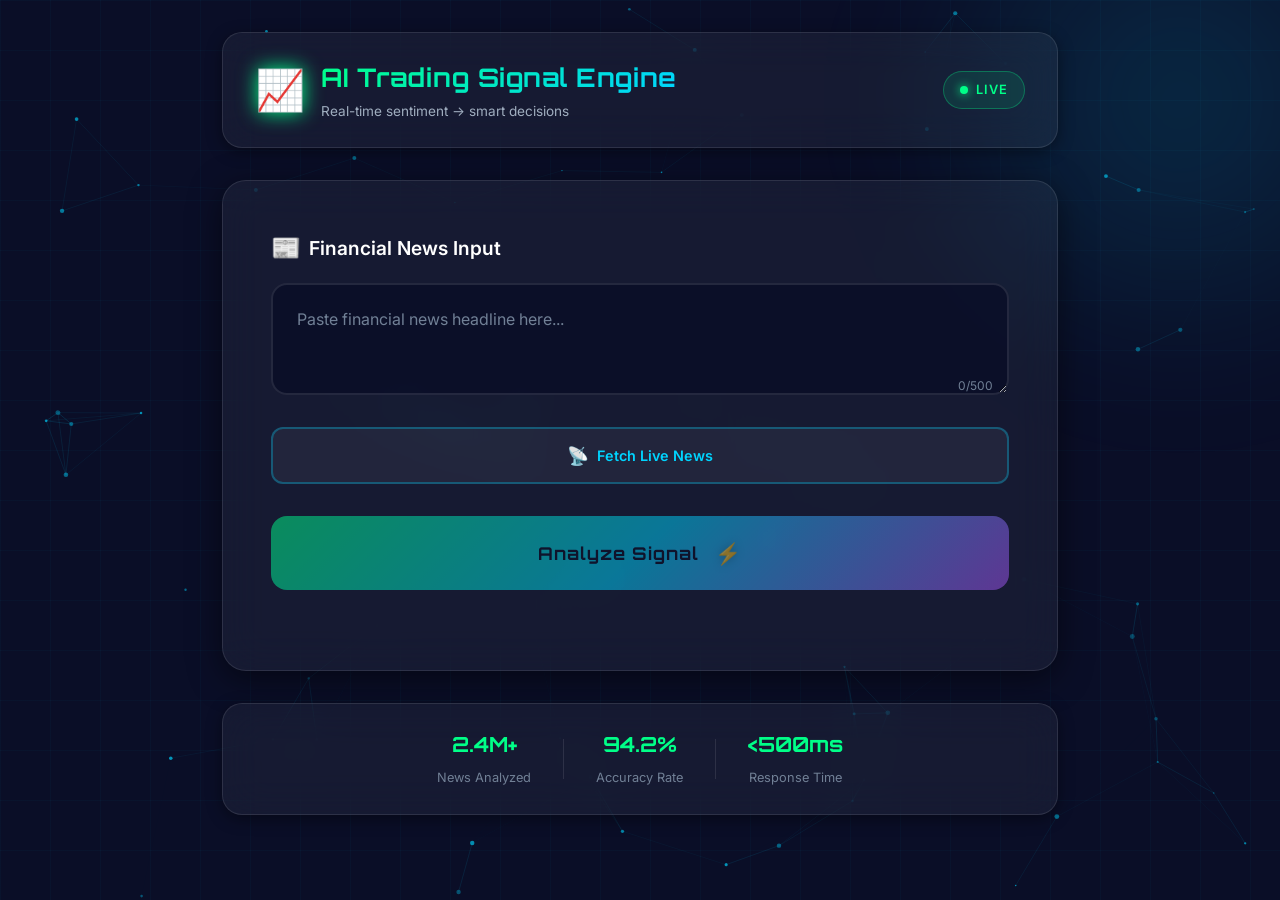
==== frontend/index.html @ 5d914622 "feat: Build production-grade AI Trading Signal Engine with real FinBERT AI and live news APIs - Prem" ====
<!DOCTYPE html>
<html lang="en">
<head>
    <meta charset="UTF-8">
    <meta name="viewport" content="width=device-width, initial-scale=1.0">
    <title>AI Trading Signal Engine | Smart Sentiment Analysis</title>
    
    <!-- Google Fonts -->
    <link rel="preconnect" href="https://fonts.googleapis.com">
    <link rel="preconnect" href="https://fonts.gstatic.com" crossorigin>
    <link href="https://fonts.googleapis.com/css2?family=Orbitron:wght@400;500;600;700;800;900&family=Inter:wght@300;400;500;600;700&family=Poppins:wght@300;400;500;600;700&display=swap" rel="stylesheet">
    
    <link rel="stylesheet" href="styles.css">
</head>
<body>
    <!-- Animated Background Canvas -->
    <canvas id="particlesCanvas"></canvas>
    
    <!-- Background Grid Effect -->
    <div class="bg-grid"></div>
    <div class="bg-gradient-orb"></div>
    
    <!-- Loading Overlay -->
    <div id="loadingOverlay" class="loading-overlay hidden">
        <div class="loader-container">
            <div class="loader-ring"></div>
            <div class="loader-ring"></div>
            <div class="loader-ring"></div>
            <div class="loader-core"></div>
            <div class="loader-text">
                <p class="loading-title">Analyzing market sentiment</p>
                <div class="loading-dots">
                    <span>.</span><span>.</span><span>.</span>
                </div>
            </div>
            <p class="loading-subtitle">Processing NLP models & sentiment patterns</p>
            <div class="loader-progress">
                <div class="loader-progress-bar" id="loaderProgressBar"></div>
            </div>
        </div>
    </div>
    
    <!-- Main Container -->
    <div class="container">
        
        <!-- Floating Header -->
        <header class="header">
            <div class="header-content">
                <div class="logo">
                    <span class="logo-icon">📈</span>
                    <div class="logo-text">
                        <h1>AI Trading Signal Engine</h1>
                        <p class="subtitle">Real-time sentiment → smart decisions</p>
                    </div>
                </div>
                <div class="status-badge">
                    <span class="status-dot"></span>
                    <span class="status-text">LIVE</span>
                </div>
            </div>
        </header>

        <!-- Main Card -->
        <main class="main-card">
            
            <!-- Input Section -->
            <section class="input-section">
                <div class="section-header">
                    <span class="section-icon">📰</span>
                    <h2>Financial News Input</h2>
                </div>
                
                <div class="input-wrapper">
                    <textarea 
                        id="newsInput" 
                        class="news-input" 
                        placeholder="Paste financial news headline here..."
                        rows="3"
                        maxlength="500"
                    ></textarea>
                    <div class="input-glow"></div>
                    <span class="char-count">0/500</span>
                </div>
                
                <!-- Live News Section -->
                <div class="live-news-section">
                    <button id="fetchNewsBtn" class="fetch-news-btn">
                        <span class="btn-icon-sm">📡</span>
                        <span>Fetch Live News</span>
                    </button>
                    <div id="newsList" class="news-list hidden"></div>
                </div>
            </section>

            <!-- Analyze Button -->
            <button id="analyzeBtn" class="analyze-btn" disabled>
                <span class="btn-text">Analyze Signal</span>
                <span class="btn-icon">⚡</span>
                <div class="btn-glow"></div>
                <div class="btn-ripple"></div>
            </button>

            <!-- Old Loading State (Replaced by Overlay) -->
            <div id="loadingState" class="loading-state hidden">
                <div class="loader">
                    <div class="loader-ring"></div>
                    <div class="loader-ring"></div>
                    <div class="loader-ring"></div>
                    <div class="loader-core"></div>
                </div>
                <p class="loading-text">
                    Analyzing market sentiment
                    <span class="loading-dots">
                        <span>.</span><span>.</span><span>.</span>
                    </span>
                </p>
                <p class="loading-subtext">Processing NLP models & sentiment patterns</p>
            </div>

            <!-- Result Card -->
            <div id="resultCard" class="result-card hidden">
                
                <!-- Detected Company Badge -->
                <div id="companyBadge" class="company-badge hidden">
                    <span class="company-icon">🏢</span>
                    <span class="company-text">Detected: <strong id="companyName"></strong></span>
                </div>

                <!-- Signal Badge -->
                <div class="signal-badge" id="signalBadge">
                    <span class="signal-icon" id="signalIcon"></span>
                    <h3 id="signalText" class="signal-text"></h3>
                    <p class="signal-subtitle" id="signalSubtitle"></p>
                </div>

                <!-- Mini Chart -->
                <div class="mini-chart-container">
                    <canvas id="miniChart" class="mini-chart"></canvas>
                    <div class="chart-label" id="chartLabel"></div>
                </div>

                <!-- Results Grid -->
                <div class="results-grid">
                    
                    <!-- Sentiment -->
                    <div class="result-item">
                        <div class="result-label">
                            <span class="label-icon">🎯</span>
                            <span>Sentiment</span>
                        </div>
                        <div class="result-value" id="sentimentValue"></div>
                        <div class="sentiment-indicator" id="sentimentIndicator"></div>
                    </div>

                    <!-- Confidence -->
                    <div class="result-item">
                        <div class="result-label">
                            <span class="label-icon">📊</span>
                            <span>Confidence</span>
                        </div>
                        <div class="result-value" id="confidenceValue"></div>
                        <div class="confidence-bar">
                            <div class="confidence-fill" id="confidenceFill"></div>
                        </div>
                    </div>

                    <!-- Risk Level -->
                    <div class="result-item">
                        <div class="result-label">
                            <span class="label-icon">⚠️</span>
                            <span>Risk Level</span>
                        </div>
                        <div class="result-value" id="riskValue"></div>
                        <div class="risk-meter" id="riskMeter"></div>
                    </div>

                </div>

                <!-- Explanation -->
                <div class="explanation-box">
                    <div class="explanation-header">
                        <span class="exp-icon">💡</span>
                        <span>AI Analysis Engine</span>
                        <span class="ai-badge">AI</span>
                    </div>
                    <p class="explanation-text" id="explanationText"></p>
                    <div class="key-factors" id="keyFactors"></div>
                </div>

                <!-- Action Buttons -->
                <div class="action-buttons">
                    <button class="action-btn secondary" id="resetBtn">
                        <span class="btn-icon-sm">🔄</span>
                        <span>New Analysis</span>
                    </button>
                    <button class="action-btn primary" id="shareBtn">
                        <span class="btn-icon-sm">📤</span>
                        <span>Share Signal</span>
                    </button>
                </div>

                <!-- Disclaimer -->
                <div class="disclaimer">
                    <span class="disclaimer-icon">⚡</span>
                    <p>AI-generated signals for educational purposes. Not financial advice. Always do your own research.</p>
                </div>

            </div>

        </main>

        <!-- Footer Stats -->
        <footer class="footer-stats">
            <div class="stat-item">
                <span class="stat-value">2.4M+</span>
                <span class="stat-label">News Analyzed</span>
            </div>
            <div class="stat-divider"></div>
            <div class="stat-item">
                <span class="stat-value">94.2%</span>
                <span class="stat-label">Accuracy Rate</span>
            </div>
            <div class="stat-divider"></div>
            <div class="stat-item">
                <span class="stat-value">&lt;500ms</span>
                <span class="stat-label">Response Time</span>
            </div>
        </footer>

    </div>

    <script src="script.js"></script>
</body>
</html>
---- frontend/styles.css ----
/* ==========================================
   CSS VARIABLES & ROOT CONFIG
   ========================================== */
:root {
    /* Color Palette - Dark Theme */
    --bg-primary: #0a0e27;
    --bg-secondary: #111638;
    --bg-card: rgba(17, 22, 56, 0.6);
    --bg-glass: rgba(255, 255, 255, 0.05);
    --bg-glass-hover: rgba(255, 255, 255, 0.08);
    
    /* Neon Colors */
    --neon-green: #00ff88;
    --neon-green-dim: rgba(0, 255, 136, 0.3);
    --neon-green-glow: rgba(0, 255, 136, 0.6);
    --neon-red: #ff4757;
    --neon-red-dim: rgba(255, 71, 87, 0.3);
    --neon-red-glow: rgba(255, 71, 87, 0.6);
    --neon-yellow: #ffa502;
    --neon-yellow-dim: rgba(255, 165, 2, 0.3);
    --neon-yellow-glow: rgba(255, 165, 2, 0.6);
    --neon-blue: #00d4ff;
    --neon-blue-dim: rgba(0, 212, 255, 0.3);
    --neon-blue-glow: rgba(0, 212, 255, 0.6);
    --neon-purple: #a855f7;
    --neon-purple-dim: rgba(168, 85, 247, 0.3);
    
    /* Text Colors */
    --text-primary: #ffffff;
    --text-secondary: #a0aec0;
    --text-muted: #718096;
    --text-dark: #4a5568;
    
    /* Gradients */
    --gradient-primary: linear-gradient(135deg, #667eea 0%, #764ba2 100%);
    --gradient-green: linear-gradient(135deg, #00ff88 0%, #00d4ff 100%);
    --gradient-red: linear-gradient(135deg, #ff4757 0%, #ff6348 100%);
    --gradient-yellow: linear-gradient(135deg, #ffa502 0%, #ff6348 100%);
    --gradient-btn: linear-gradient(135deg, #00ff88 0%, #00d4ff 50%, #a855f7 100%);
    --gradient-dark: linear-gradient(135deg, #0a0e27 0%, #1a1f3a 100%);
    
    /* Spacing */
    --spacing-xs: 0.5rem;
    --spacing-sm: 1rem;
    --spacing-md: 1.5rem;
    --spacing-lg: 2rem;
    --spacing-xl: 3rem;
    --spacing-2xl: 4rem;
    
    /* Border Radius */
    --radius-sm: 8px;
    --radius-md: 12px;
    --radius-lg: 16px;
    --radius-xl: 20px;
    --radius-2xl: 24px;
    --radius-full: 9999px;
    
    /* Shadows */
    --shadow-sm: 0 2px 8px rgba(0, 0, 0, 0.3);
    --shadow-md: 0 4px 16px rgba(0, 0, 0, 0.4);
    --shadow-lg: 0 8px 32px rgba(0, 0, 0, 0.5);
    --shadow-xl: 0 12px 48px rgba(0, 0, 0, 0.6);
    --shadow-glow-green: 0 0 40px rgba(0, 255, 136, 0.5), 0 0 80px rgba(0, 255, 136, 0.3);
    --shadow-glow-red: 0 0 40px rgba(255, 71, 87, 0.5), 0 0 80px rgba(255, 71, 87, 0.3);
    --shadow-glow-yellow: 0 0 40px rgba(255, 165, 2, 0.5), 0 0 80px rgba(255, 165, 2, 0.3);
    --shadow-glow-blue: 0 0 40px rgba(0, 212, 255, 0.5), 0 0 80px rgba(0, 212, 255, 0.3);
    
    /* Transitions */
    --transition-fast: 0.15s ease;
    --transition-base: 0.3s cubic-bezier(0.4, 0, 0.2, 1);
    --transition-slow: 0.5s cubic-bezier(0.4, 0, 0.2, 1);
    --transition-bounce: 0.4s cubic-bezier(0.68, -0.55, 0.265, 1.55);
}

/* ==========================================
   RESET & BASE STYLES
   ========================================== */
* {
    margin: 0;
    padding: 0;
    box-sizing: border-box;
}

html {
    font-size: 16px;
    scroll-behavior: smooth;
}

body {
    font-family: 'Inter', 'Poppins', -apple-system, BlinkMacSystemFont, sans-serif;
    background: var(--bg-primary);
    color: var(--text-primary);
    min-height: 100vh;
    overflow-x: hidden;
    position: relative;
    line-height: 1.6;
}

/* ==========================================
   ANIMATED BACKGROUND
   ========================================== */
#particlesCanvas {
    position: fixed;
    top: 0;
    left: 0;
    width: 100%;
    height: 100%;
    z-index: 0;
    pointer-events: none;
}

.bg-grid {
    position: fixed;
    top: 0;
    left: 0;
    width: 100%;
    height: 100%;
    background-image: 
        linear-gradient(rgba(0, 212, 255, 0.03) 1px, transparent 1px),
        linear-gradient(90deg, rgba(0, 212, 255, 0.03) 1px, transparent 1px);
    background-size: 50px 50px;
    z-index: 0;
    pointer-events: none;
    animation: gridMove 20s linear infinite;
}

@keyframes gridMove {
    0% {
        transform: translate(0, 0);
    }
    100% {
        transform: translate(50px, 50px);
    }
}

.bg-gradient-orb {
    position: fixed;
    width: 600px;
    height: 600px;
    border-radius: 50%;
    background: radial-gradient(circle, rgba(0, 212, 255, 0.15) 0%, transparent 70%);
    top: -200px;
    right: -200px;
    z-index: 0;
    pointer-events: none;
    animation: orbFloat 15s ease-in-out infinite;
    filter: blur(60px);
}

@keyframes orbFloat {
    0%, 100% {
        transform: translate(0, 0) scale(1);
    }
    50% {
        transform: translate(-50px, 50px) scale(1.1);
    }
}

/* ==========================================
   LOADING OVERLAY (PREMIUM)
   ========================================== */
.loading-overlay {
    position: fixed;
    top: 0;
    left: 0;
    width: 100%;
    height: 100%;
    background: rgba(10, 14, 39, 0.85);
    backdrop-filter: blur(10px);
    z-index: 1000;
    display: flex;
    align-items: center;
    justify-content: center;
    opacity: 0;
    pointer-events: none;
    transition: opacity var(--transition-base);
}

.loading-overlay:not(.hidden) {
    opacity: 1;
    pointer-events: all;
}

.loader-container {
    text-align: center;
    position: relative;
    padding: var(--spacing-2xl);
}

.loader-container .loader-ring {
    position: absolute;
    top: 50%;
    left: 50%;
    transform: translate(-50%, -50%);
    border: 3px solid transparent;
    border-radius: 50%;
    animation: spin 1.5s linear infinite;
}

.loader-container .loader-ring:nth-child(1) {
    width: 120px;
    height: 120px;
    border-top-color: var(--neon-green);
    animation-delay: 0s;
}

.loader-container .loader-ring:nth-child(2) {
    width: 100px;
    height: 100px;
    border-right-color: var(--neon-blue);
    animation-delay: 0.2s;
    animation-direction: reverse;
}

.loader-container .loader-ring:nth-child(3) {
    width: 80px;
    height: 80px;
    border-bottom-color: var(--neon-purple);
    animation-delay: 0.4s;
}

.loader-container .loader-core {
    position: absolute;
    width: 30px;
    height: 30px;
    background: var(--gradient-btn);
    border-radius: 50%;
    top: 50%;
    left: 50%;
    transform: translate(-50%, -50%);
    animation: pulse 1s ease-in-out infinite;
    box-shadow: 0 0 30px var(--neon-green-glow);
}

.loader-text {
    margin-top: 100px;
    margin-bottom: var(--spacing-sm);
}

.loading-title {
    font-size: 1.3rem;
    font-weight: 700;
    color: var(--text-primary);
    margin-bottom: var(--spacing-xs);
    display: inline-flex;
    align-items: center;
}

.loading-dots span {
    animation: dots 1.5s infinite;
    opacity: 0;
    font-size: 1.5rem;
    font-weight: 700;
    color: var(--neon-green);
}

.loading-dots span:nth-child(2) {
    animation-delay: 0.3s;
}

.loading-dots span:nth-child(3) {
    animation-delay: 0.6s;
}

.loading-subtitle {
    font-size: 0.9rem;
    color: var(--text-muted);
    margin-bottom: var(--spacing-lg);
}

.loader-progress {
    width: 300px;
    height: 4px;
    background: rgba(255, 255, 255, 0.1);
    border-radius: var(--radius-full);
    overflow: hidden;
    margin: 0 auto;
}

.loader-progress-bar {
    height: 100%;
    background: var(--gradient-btn);
    border-radius: var(--radius-full);
    width: 0%;
    transition: width 0.1s linear;
    box-shadow: 0 0 10px var(--neon-green-glow);
}

/* ==========================================
   CONTAINER & LAYOUT
   ========================================== */
.container {
    position: relative;
    z-index: 1;
    max-width: 900px;
    margin: 0 auto;
    padding: var(--spacing-lg);
    min-height: 100vh;
    display: flex;
    flex-direction: column;
    gap: var(--spacing-lg);
    animation: fadeIn 0.8s ease-out;
}

/* ==========================================
   HEADER
   ========================================== */
.header {
    background: var(--bg-glass);
    backdrop-filter: blur(20px);
    border: 1px solid rgba(255, 255, 255, 0.1);
    border-radius: var(--radius-xl);
    padding: var(--spacing-md) var(--spacing-lg);
    box-shadow: var(--shadow-md);
    position: sticky;
    top: var(--spacing-sm);
    z-index: 10;
    animation: slideDown 0.6s ease-out;
}

.header-content {
    display: flex;
    justify-content: space-between;
    align-items: center;
    gap: var(--spacing-md);
}

.logo {
    display: flex;
    align-items: center;
    gap: var(--spacing-sm);
}

.logo-icon {
    font-size: 2.5rem;
    filter: drop-shadow(0 0 10px var(--neon-green));
    animation: pulse 2s ease-in-out infinite;
}

.logo-text h1 {
    font-family: 'Orbitron', sans-serif;
    font-size: 1.6rem;
    font-weight: 700;
    background: var(--gradient-green);
    -webkit-background-clip: text;
    -webkit-text-fill-color: transparent;
    background-clip: text;
    margin-bottom: 0.2rem;
    letter-spacing: 0.5px;
}

.subtitle {
    font-size: 0.85rem;
    color: var(--text-secondary);
    font-weight: 400;
}

.status-badge {
    display: flex;
    align-items: center;
    gap: 0.5rem;
    background: rgba(0, 255, 136, 0.1);
    padding: 0.5rem 1rem;
    border-radius: var(--radius-full);
    border: 1px solid var(--neon-green-dim);
}

.status-dot {
    width: 8px;
    height: 8px;
    background: var(--neon-green);
    border-radius: 50%;
    animation: pulse 1.5s ease-in-out infinite;
    box-shadow: 0 0 10px var(--neon-green);
}

.status-text {
    font-size: 0.8rem;
    font-weight: 600;
    color: var(--neon-green);
    letter-spacing: 1px;
}

/* ==========================================
   MAIN CARD
   ========================================== */
.main-card {
    background: var(--bg-glass);
    backdrop-filter: blur(20px);
    border: 1px solid rgba(255, 255, 255, 0.1);
    border-radius: var(--radius-2xl);
    padding: var(--spacing-xl);
    box-shadow: var(--shadow-lg);
    animation: slideUp 0.7s ease-out;
    transition: all var(--transition-base);
    transform-style: preserve-3d;
    perspective: 1000px;
}

.main-card:hover {
    box-shadow: var(--shadow-xl), var(--shadow-glow-blue);
    transform: translateY(-2px);
}

/* ==========================================
   LIVE NEWS SECTION
   ========================================== */
.live-news-section {
    margin-top: var(--spacing-md);
}

.fetch-news-btn {
    display: flex;
    align-items: center;
    justify-content: center;
    gap: 0.5rem;
    width: 100%;
    padding: var(--spacing-sm) var(--spacing-md);
    background: var(--bg-glass);
    border: 2px solid var(--neon-blue-dim);
    border-radius: var(--radius-md);
    color: var(--neon-blue);
    font-family: 'Inter', sans-serif;
    font-size: 0.9rem;
    font-weight: 600;
    cursor: pointer;
    transition: all var(--transition-base);
}

.fetch-news-btn:hover {
    background: rgba(0, 212, 255, 0.1);
    border-color: var(--neon-blue);
    transform: translateY(-2px);
    box-shadow: 0 4px 20px var(--neon-blue-dim);
}

.fetch-news-btn:disabled {
    opacity: 0.5;
    cursor: not-allowed;
    transform: none;
}

.news-list {
    margin-top: var(--spacing-md);
    display: flex;
    flex-direction: column;
    gap: var(--spacing-sm);
}

.news-item {
    padding: var(--spacing-sm) var(--spacing-md);
    background: var(--bg-glass);
    border: 1px solid rgba(255, 255, 255, 0.1);
    border-radius: var(--radius-md);
    cursor: pointer;
    transition: all var(--transition-base);
    position: relative;
    overflow: hidden;
}

.news-item::before {
    content: '';
    position: absolute;
    left: 0;
    top: 0;
    height: 100%;
    width: 3px;
    background: var(--neon-blue);
    opacity: 0;
    transition: opacity var(--transition-base);
}

.news-item:hover {
    background: var(--bg-glass-hover);
    border-color: var(--neon-blue-dim);
    transform: translateX(4px);
}

.news-item:hover::before {
    opacity: 1;
}

.news-item-title {
    font-size: 0.9rem;
    font-weight: 600;
    color: var(--text-primary);
    margin-bottom: 0.3rem;
    line-height: 1.4;
}

.news-item-meta {
    display: flex;
    gap: var(--spacing-sm);
    font-size: 0.75rem;
    color: var(--text-muted);
}

.news-item-source {
    color: var(--neon-blue);
    font-weight: 600;
}

/* ==========================================
   INPUT SECTION
   ========================================== */
.input-section {
    margin-bottom: var(--spacing-lg);
}

.section-header {
    display: flex;
    align-items: center;
    gap: var(--spacing-xs);
    margin-bottom: var(--spacing-sm);
}

.section-icon {
    font-size: 1.5rem;
}

.section-header h2 {
    font-size: 1.2rem;
    font-weight: 600;
    color: var(--text-primary);
}

.input-wrapper {
    position: relative;
    margin-bottom: var(--spacing-sm);
}

.news-input {
    width: 100%;
    padding: var(--spacing-md);
    background: rgba(10, 14, 39, 0.8);
    border: 2px solid rgba(255, 255, 255, 0.1);
    border-radius: var(--radius-lg);
    color: var(--text-primary);
    font-family: 'Inter', sans-serif;
    font-size: 1rem;
    resize: vertical;
    transition: all var(--transition-base);
    outline: none;
}

.news-input::placeholder {
    color: var(--text-muted);
}

.news-input:focus {
    border-color: var(--neon-blue);
    box-shadow: 0 0 20px var(--neon-blue-dim), inset 0 0 20px rgba(0, 212, 255, 0.05);
}

.input-glow {
    position: absolute;
    top: 0;
    left: 0;
    right: 0;
    bottom: 0;
    border-radius: var(--radius-lg);
    opacity: 0;
    transition: opacity var(--transition-base);
    pointer-events: none;
    box-shadow: 0 0 30px var(--neon-blue-dim);
}

.news-input:focus + .input-glow {
    opacity: 1;
}

.char-count {
    position: absolute;
    right: var(--spacing-sm);
    bottom: var(--spacing-xs);
    font-size: 0.75rem;
    color: var(--text-muted);
}

/* ==========================================
   ANALYZE BUTTON
   ========================================== */
.analyze-btn {
    position: relative;
    width: 100%;
    padding: var(--spacing-md) var(--spacing-xl);
    background: var(--gradient-btn);
    border: none;
    border-radius: var(--radius-lg);
    color: var(--bg-primary);
    font-family: 'Orbitron', sans-serif;
    font-size: 1.1rem;
    font-weight: 700;
    cursor: pointer;
    overflow: hidden;
    transition: all var(--transition-base);
    display: flex;
    align-items: center;
    justify-content: center;
    gap: var(--spacing-sm);
    margin-bottom: var(--spacing-lg);
    letter-spacing: 1px;
    box-shadow: 0 4px 20px rgba(0, 255, 136, 0.3);
}

.analyze-btn:disabled {
    opacity: 0.5;
    cursor: not-allowed;
    transform: none;
    box-shadow: none;
}

.analyze-btn:not(:disabled):hover {
    transform: translateY(-3px) scale(1.02);
    box-shadow: 0 8px 40px rgba(0, 255, 136, 0.5), 0 0 60px rgba(0, 212, 255, 0.3);
}

.analyze-btn:not(:disabled):active {
    transform: translateY(-1px) scale(0.98);
}

.btn-glow {
    position: absolute;
    top: -2px;
    left: -2px;
    right: -2px;
    bottom: -2px;
    background: var(--gradient-btn);
    border-radius: inherit;
    opacity: 0;
    z-index: -1;
    filter: blur(15px);
    transition: opacity var(--transition-base);
}

.analyze-btn:not(:disabled):hover .btn-glow {
    opacity: 0.6;
    animation: glowPulse 2s ease-in-out infinite;
}

@keyframes glowPulse {
    0%, 100% {
        opacity: 0.4;
        filter: blur(15px);
    }
    50% {
        opacity: 0.7;
        filter: blur(20px);
    }
}

.btn-icon {
    font-size: 1.3rem;
    filter: drop-shadow(0 0 5px rgba(0, 0, 0, 0.3));
    transition: transform var(--transition-base);
}

.analyze-btn:not(:disabled):hover .btn-icon {
    transform: scale(1.2) rotate(10deg);
}

/* Ripple Effect */
.btn-ripple {
    position: absolute;
    border-radius: 50%;
    background: rgba(255, 255, 255, 0.6);
    transform: scale(0);
    pointer-events: none;
    opacity: 0;
}

.btn-ripple.active {
    animation: rippleEffect 0.6s ease-out;
}

@keyframes rippleEffect {
    0% {
        transform: scale(0);
        opacity: 1;
    }
    100% {
        transform: scale(4);
        opacity: 0;
    }
}

/* ==========================================
   LOADING STATE (OLD - DEPRECATED)
   ========================================== */
.loading-state {
    display: none;
}

/* ==========================================
   RESULT CARD (PREMIUM)
   ========================================== */
.result-card {
    animation: resultSlideUp 0.8s cubic-bezier(0.16, 1, 0.3, 1);
}

@keyframes resultSlideUp {
    from {
        opacity: 0;
        transform: translateY(40px) scale(0.95);
    }
    to {
        opacity: 1;
        transform: translateY(0) scale(1);
    }
}

/* Company Badge */
.company-badge {
    display: inline-flex;
    align-items: center;
    gap: 0.5rem;
    padding: 0.5rem 1rem;
    background: rgba(0, 212, 255, 0.1);
    border: 1px solid var(--neon-blue-dim);
    border-radius: var(--radius-full);
    margin-bottom: var(--spacing-md);
    animation: badgePop 0.5s cubic-bezier(0.68, -0.55, 0.265, 1.55);
}

@keyframes badgePop {
    0% {
        transform: scale(0);
        opacity: 0;
    }
    100% {
        transform: scale(1);
        opacity: 1;
    }
}

.company-icon {
    font-size: 1.1rem;
}

.company-text {
    font-size: 0.85rem;
    color: var(--text-secondary);
}

.company-text strong {
    color: var(--neon-blue);
    font-weight: 600;
}

/* Signal Badge */
.signal-badge {
    text-align: center;
    padding: var(--spacing-xl);
    background: var(--bg-glass);
    border-radius: var(--radius-xl);
    margin-bottom: var(--spacing-lg);
    border: 2px solid transparent;
    transition: all var(--transition-slow);
    position: relative;
    overflow: hidden;
}

.signal-badge::before {
    content: '';
    position: absolute;
    top: -50%;
    left: -50%;
    width: 200%;
    height: 200%;
    background: radial-gradient(circle, currentColor 0%, transparent 70%);
    opacity: 0.1;
    animation: rotateGradient 10s linear infinite;
}

@keyframes rotateGradient {
    0% {
        transform: rotate(0deg);
    }
    100% {
        transform: rotate(360deg);
    }
}

.signal-badge.buy {
    background: rgba(0, 255, 136, 0.08);
    border-color: var(--neon-green);
    box-shadow: var(--shadow-glow-green);
    color: var(--neon-green);
}

.signal-badge.sell {
    background: rgba(255, 71, 87, 0.08);
    border-color: var(--neon-red);
    box-shadow: var(--shadow-glow-red);
    color: var(--neon-red);
}

.signal-badge.hold {
    background: rgba(255, 165, 2, 0.08);
    border-color: var(--neon-yellow);
    box-shadow: var(--shadow-glow-yellow);
    color: var(--neon-yellow);
}

.signal-icon {
    font-size: 4rem;
    display: block;
    margin-bottom: var(--spacing-sm);
    filter: drop-shadow(0 0 20px currentColor);
    animation: iconBounce 0.6s cubic-bezier(0.68, -0.55, 0.265, 1.55) 0.2s both;
}

@keyframes iconBounce {
    0% {
        transform: scale(0) rotate(-180deg);
    }
    100% {
        transform: scale(1) rotate(0deg);
    }
}

.signal-text {
    font-family: 'Orbitron', sans-serif;
    font-size: 3rem;
    font-weight: 800;
    letter-spacing: 4px;
    text-transform: uppercase;
    margin-bottom: var(--spacing-xs);
    animation: textGlow 2s ease-in-out infinite alternate;
}

@keyframes textGlow {
    from {
        text-shadow: 0 0 10px currentColor;
    }
    to {
        text-shadow: 0 0 30px currentColor, 0 0 50px currentColor;
    }
}

.signal-subtitle {
    font-size: 0.9rem;
    color: var(--text-secondary);
    font-weight: 500;
}

/* Mini Chart */
.mini-chart-container {
    position: relative;
    height: 120px;
    background: var(--bg-glass);
    border-radius: var(--radius-lg);
    margin-bottom: var(--spacing-lg);
    padding: var(--spacing-sm);
    border: 1px solid rgba(255, 255, 255, 0.05);
    overflow: hidden;
}

.mini-chart {
    width: 100%;
    height: 100%;
}

.chart-label {
    position: absolute;
    top: var(--spacing-sm);
    right: var(--spacing-sm);
    font-size: 0.75rem;
    font-weight: 600;
    color: var(--text-muted);
    background: rgba(10, 14, 39, 0.8);
    padding: 0.25rem 0.5rem;
    border-radius: var(--radius-sm);
}

/* Results Grid */
.results-grid {
    display: grid;
    grid-template-columns: repeat(auto-fit, minmax(200px, 1fr));
    gap: var(--spacing-md);
    margin-bottom: var(--spacing-lg);
}

.result-item {
    background: var(--bg-glass);
    padding: var(--spacing-md);
    border-radius: var(--radius-md);
    border: 1px solid rgba(255, 255, 255, 0.1);
    transition: all var(--transition-base);
    position: relative;
    overflow: hidden;
}

.result-item::before {
    content: '';
    position: absolute;
    top: 0;
    left: 0;
    width: 100%;
    height: 3px;
    background: var(--gradient-btn);
    opacity: 0;
    transition: opacity var(--transition-base);
}

.result-item:hover {
    background: var(--bg-glass-hover);
    transform: translateY(-2px);
    box-shadow: var(--shadow-md);
}

.result-item:hover::before {
    opacity: 1;
}

.result-label {
    display: flex;
    align-items: center;
    gap: 0.5rem;
    font-size: 0.85rem;
    color: var(--text-secondary);
    margin-bottom: var(--spacing-xs);
}

.label-icon {
    font-size: 1.2rem;
}

.result-value {
    font-size: 1.6rem;
    font-weight: 700;
    color: var(--text-primary);
    margin-bottom: var(--spacing-xs);
    font-family: 'Orbitron', sans-serif;
}

/* Sentiment Indicator */
.sentiment-indicator {
    display: inline-block;
    width: 100%;
    height: 4px;
    border-radius: var(--radius-full);
    margin-top: var(--spacing-xs);
    background: linear-gradient(90deg, var(--neon-red) 0%, var(--neon-yellow) 50%, var(--neon-green) 100%);
    position: relative;
}

.sentiment-indicator::after {
    content: '';
    position: absolute;
    width: 12px;
    height: 12px;
    background: white;
    border-radius: 50%;
    top: 50%;
    transform: translateY(-50%);
    box-shadow: 0 0 10px rgba(255, 255, 255, 0.8);
    transition: left 0.8s cubic-bezier(0.4, 0, 0.2, 1);
}

/* Confidence Bar */
.confidence-bar {
    width: 100%;
    height: 10px;
    background: rgba(255, 255, 255, 0.1);
    border-radius: var(--radius-full);
    overflow: hidden;
    margin-top: var(--spacing-xs);
    box-shadow: inset 0 2px 4px rgba(0, 0, 0, 0.3);
}

.confidence-fill {
    height: 100%;
    background: var(--gradient-green);
    border-radius: var(--radius-full);
    transition: width 1.2s cubic-bezier(0.4, 0, 0.2, 1);
    box-shadow: 0 0 15px var(--neon-green-dim);
    position: relative;
}

.confidence-fill::after {
    content: '';
    position: absolute;
    top: 0;
    left: 0;
    right: 0;
    bottom: 0;
    background: linear-gradient(90deg, transparent 0%, rgba(255, 255, 255, 0.3) 50%, transparent 100%);
    animation: shimmer 2s infinite;
}

@keyframes shimmer {
    0% {
        transform: translateX(-100%);
    }
    100% {
        transform: translateX(100%);
    }
}

/* Risk Meter */
.risk-meter {
    display: flex;
    gap: 4px;
    margin-top: var(--spacing-xs);
}

.risk-meter .risk-dot {
    flex: 1;
    height: 4px;
    border-radius: var(--radius-full);
    background: rgba(255, 255, 255, 0.1);
    transition: background var(--transition-base);
}

.risk-meter.low .risk-dot:nth-child(1) {
    background: var(--neon-green);
}

.risk-meter.medium .risk-dot:nth-child(-n+2) {
    background: var(--neon-yellow);
}

.risk-meter.high .risk-dot {
    background: var(--neon-red);
}

/* Explanation Box */
.explanation-box {
    background: var(--bg-glass);
    padding: var(--spacing-md);
    border-radius: var(--radius-md);
    border: 1px solid rgba(255, 255, 255, 0.1);
    margin-bottom: var(--spacing-md);
    transition: all var(--transition-base);
}

.explanation-box:hover {
    background: var(--bg-glass-hover);
    border-color: var(--neon-blue-dim);
}

.explanation-header {
    display: flex;
    align-items: center;
    gap: 0.5rem;
    font-size: 0.9rem;
    font-weight: 600;
    color: var(--neon-blue);
    margin-bottom: var(--spacing-sm);
}

.exp-icon {
    font-size: 1.3rem;
}

.ai-badge {
    margin-left: auto;
    padding: 0.2rem 0.6rem;
    background: var(--gradient-btn);
    border-radius: var(--radius-full);
    font-size: 0.7rem;
    font-weight: 700;
    color: var(--bg-primary);
    letter-spacing: 1px;
}

.explanation-text {
    font-size: 0.95rem;
    color: var(--text-secondary);
    line-height: 1.7;
    margin-bottom: var(--spacing-sm);
}

/* Key Factors */
.key-factors {
    display: flex;
    flex-wrap: wrap;
    gap: 0.5rem;
    margin-top: var(--spacing-sm);
}

.key-factor-tag {
    padding: 0.4rem 0.8rem;
    background: rgba(0, 212, 255, 0.1);
    border: 1px solid var(--neon-blue-dim);
    border-radius: var(--radius-full);
    font-size: 0.75rem;
    color: var(--neon-blue);
    font-weight: 500;
    animation: tagSlideIn 0.4s ease-out both;
}

.key-factor-tag:nth-child(1) { animation-delay: 0.1s; }
.key-factor-tag:nth-child(2) { animation-delay: 0.2s; }
.key-factor-tag:nth-child(3) { animation-delay: 0.3s; }

@keyframes tagSlideIn {
    from {
        opacity: 0;
        transform: translateY(10px) scale(0.9);
    }
    to {
        opacity: 1;
        transform: translateY(0) scale(1);
    }
}

/* Action Buttons */
.action-buttons {
    display: grid;
    grid-template-columns: 1fr 1fr;
    gap: var(--spacing-sm);
    margin-bottom: var(--spacing-md);
}

.action-btn {
    display: flex;
    align-items: center;
    justify-content: center;
    gap: 0.5rem;
    padding: var(--spacing-sm) var(--spacing-md);
    border: 2px solid transparent;
    border-radius: var(--radius-md);
    font-family: 'Inter', sans-serif;
    font-size: 0.9rem;
    font-weight: 600;
    cursor: pointer;
    transition: all var(--transition-base);
    position: relative;
    overflow: hidden;
}

.action-btn.primary {
    background: var(--gradient-btn);
    color: var(--bg-primary);
    border-color: transparent;
}

.action-btn.primary:hover {
    transform: translateY(-2px);
    box-shadow: 0 8px 30px rgba(0, 255, 136, 0.4);
}

.action-btn.secondary {
    background: var(--bg-glass);
    color: var(--text-primary);
    border-color: rgba(255, 255, 255, 0.2);
}

.action-btn.secondary:hover {
    background: var(--bg-glass-hover);
    border-color: var(--neon-blue);
    transform: translateY(-2px);
}

.btn-icon-sm {
    font-size: 1.1rem;
}

/* Disclaimer */
.disclaimer {
    display: flex;
    align-items: center;
    gap: 0.5rem;
    padding: var(--spacing-sm);
    background: rgba(255, 165, 2, 0.05);
    border-radius: var(--radius-sm);
    border-left: 3px solid var(--neon-yellow);
}

.disclaimer-icon {
    font-size: 1.2rem;
}

.disclaimer p {
    font-size: 0.8rem;
    color: var(--text-muted);
}

/* ==========================================
   FOOTER STATS
   ========================================== */
.footer-stats {
    display: flex;
    justify-content: center;
    align-items: center;
    gap: var(--spacing-lg);
    padding: var(--spacing-md);
    background: var(--bg-glass);
    backdrop-filter: blur(20px);
    border: 1px solid rgba(255, 255, 255, 0.1);
    border-radius: var(--radius-xl);
    box-shadow: var(--shadow-md);
    animation: slideUp 0.8s ease-out;
    flex-wrap: wrap;
}

.stat-item {
    text-align: center;
}

.stat-value {
    display: block;
    font-family: 'Orbitron', sans-serif;
    font-size: 1.3rem;
    font-weight: 700;
    color: var(--neon-green);
    margin-bottom: 0.2rem;
}

.stat-label {
    font-size: 0.8rem;
    color: var(--text-muted);
}

.stat-divider {
    width: 1px;
    height: 40px;
    background: rgba(255, 255, 255, 0.1);
}

/* ==========================================
   UTILITY CLASSES
   ========================================== */
.hidden {
    display: none !important;
}

/* ==========================================
   ANIMATIONS
   ========================================== */
@keyframes fadeIn {
    from {
        opacity: 0;
    }
    to {
        opacity: 1;
    }
}

@keyframes slideDown {
    from {
        opacity: 0;
        transform: translateY(-30px);
    }
    to {
        opacity: 1;
        transform: translateY(0);
    }
}

@keyframes slideUp {
    from {
        opacity: 0;
        transform: translateY(30px);
    }
    to {
        opacity: 1;
        transform: translateY(0);
    }
}

@keyframes pulse {
    0%, 100% {
        opacity: 1;
        transform: scale(1);
    }
    50% {
        opacity: 0.7;
        transform: scale(1.05);
    }
}

@keyframes spin {
    0% {
        transform: rotate(0deg);
    }
    100% {
        transform: rotate(360deg);
    }
}

@keyframes dots {
    0%, 20% {
        opacity: 0;
    }
    50% {
        opacity: 1;
    }
    100% {
        opacity: 0;
    }
}

/* ==========================================
   RESPONSIVE DESIGN
   ========================================== */
@media (max-width: 768px) {
    .container {
        padding: var(--spacing-sm);
    }
    
    .header-content {
        flex-direction: column;
        gap: var(--spacing-sm);
        text-align: center;
    }
    
    .logo {
        flex-direction: column;
    }
    
    .logo-text h1 {
        font-size: 1.3rem;
    }
    
    .main-card {
        padding: var(--spacing-md);
    }
    
    .signal-text {
        font-size: 2.2rem;
        letter-spacing: 2px;
    }
    
    .signal-icon {
        font-size: 3rem;
    }
    
    .results-grid {
        grid-template-columns: 1fr;
    }
    
    .action-buttons {
        grid-template-columns: 1fr;
    }
    
    .footer-stats {
        gap: var(--spacing-md);
    }
    
    .stat-divider {
        display: none;
    }
    
    .mini-chart-container {
        height: 100px;
    }
    
    .loader-progress {
        width: 250px;
    }
}

@media (max-width: 480px) {
    .logo-icon {
        font-size: 2rem;
    }
    
    .logo-text h1 {
        font-size: 1.1rem;
    }
    
    .subtitle {
        font-size: 0.75rem;
    }
    
    .analyze-btn {
        font-size: 0.95rem;
        padding: var(--spacing-sm) var(--spacing-md);
    }
    
    .signal-text {
        font-size: 1.8rem;
        letter-spacing: 1px;
    }
    
    .signal-icon {
        font-size: 2.5rem;
    }
    
    .result-value {
        font-size: 1.3rem;
    }
    
    .loader-progress {
        width: 200px;
    }
    
    .loading-title {
        font-size: 1.1rem;
    }
}

/* ==========================================
   SCROLLBAR STYLING
   ========================================== */
::-webkit-scrollbar {
    width: 8px;
}

::-webkit-scrollbar-track {
    background: var(--bg-primary);
}

::-webkit-scrollbar-thumb {
    background: var(--neon-blue-dim);
    border-radius: var(--radius-full);
}

::-webkit-scrollbar-thumb:hover {
    background: var(--neon-blue);
}
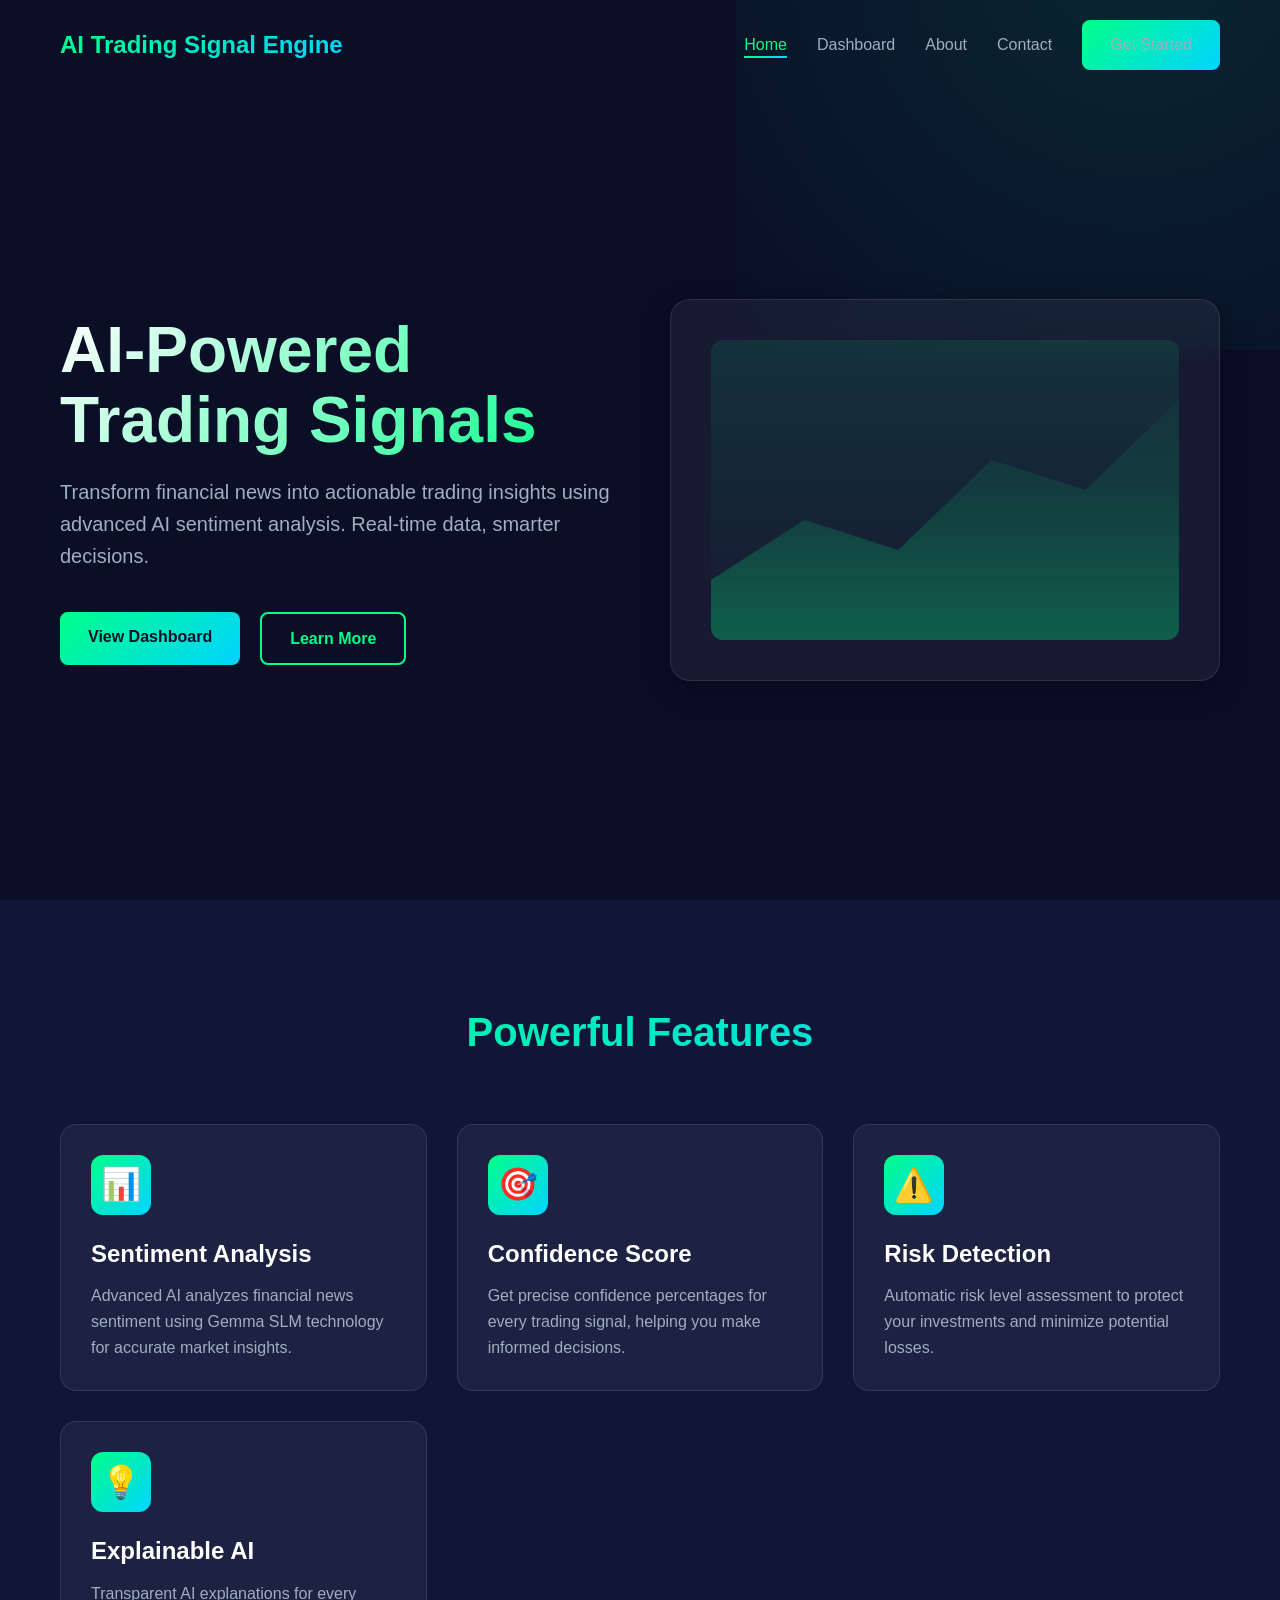
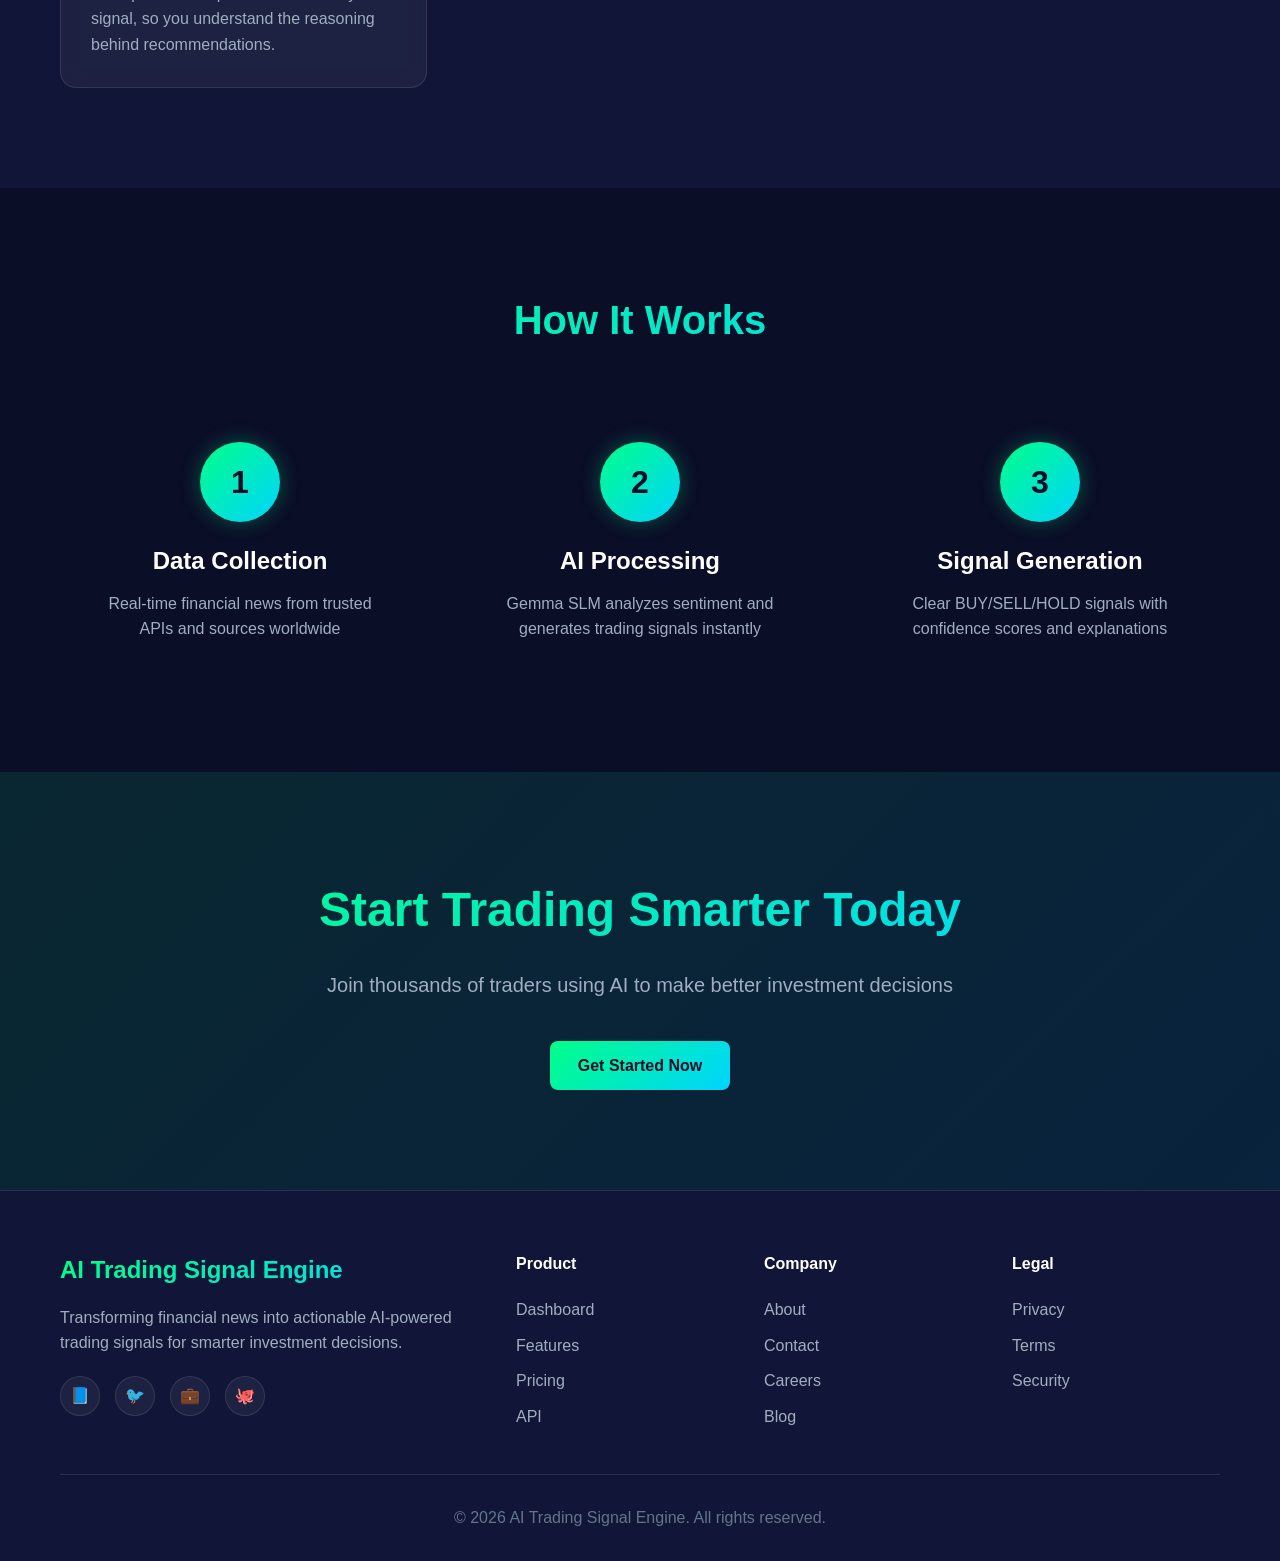
==== commit 84b1e910: "feat: Complete AI Trading Signal Engine with Gemma SLM - Added multi-page SaaS website (Home, Dashbo" ====
--- a/frontend/index.html
+++ b/frontend/index.html
@@ -3,231 +3,153 @@
 <head>
     <meta charset="UTF-8">
     <meta name="viewport" content="width=device-width, initial-scale=1.0">
-    <title>AI Trading Signal Engine | Smart Sentiment Analysis</title>
-    
-    <!-- Google Fonts -->
-    <link rel="preconnect" href="https://fonts.googleapis.com">
-    <link rel="preconnect" href="https://fonts.gstatic.com" crossorigin>
-    <link href="https://fonts.googleapis.com/css2?family=Orbitron:wght@400;500;600;700;800;900&family=Inter:wght@300;400;500;600;700&family=Poppins:wght@300;400;500;600;700&display=swap" rel="stylesheet">
-    
-    <link rel="stylesheet" href="styles.css">
+    <title>AI Trading Signal Engine - Home</title>
+    <link rel="stylesheet" href="style.css">
 </head>
 <body>
-    <!-- Animated Background Canvas -->
-    <canvas id="particlesCanvas"></canvas>
-    
-    <!-- Background Grid Effect -->
-    <div class="bg-grid"></div>
-    <div class="bg-gradient-orb"></div>
-    
-    <!-- Loading Overlay -->
-    <div id="loadingOverlay" class="loading-overlay hidden">
-        <div class="loader-container">
-            <div class="loader-ring"></div>
-            <div class="loader-ring"></div>
-            <div class="loader-ring"></div>
-            <div class="loader-core"></div>
-            <div class="loader-text">
-                <p class="loading-title">Analyzing market sentiment</p>
-                <div class="loading-dots">
-                    <span>.</span><span>.</span><span>.</span>
+    <!-- Navbar -->
+    <nav class="navbar" id="navbar">
+        <div class="nav-container">
+            <div class="logo">AI Trading Signal Engine</div>
+            <ul class="nav-links">
+                <li><a href="index.html" class="active">Home</a></li>
+                <li><a href="dashboard.html">Dashboard</a></li>
+                <li><a href="about.html">About</a></li>
+                <li><a href="contact.html">Contact</a></li>
+                <li><a href="dashboard.html" class="btn-primary">Get Started</a></li>
+            </ul>
+        </div>
+    </nav>
+
+    <!-- Hero Section -->
+    <section class="hero">
+        <div class="container">
+            <div class="hero-content">
+                <div class="hero-text">
+                    <h1>AI-Powered Trading Signals</h1>
+                    <p>Transform financial news into actionable trading insights using advanced AI sentiment analysis. Real-time data, smarter decisions.</p>
+                    <div class="hero-buttons">
+                        <a href="dashboard.html" class="btn-primary">View Dashboard</a>
+                        <a href="about.html" class="btn-secondary">Learn More</a>
+                    </div>
+                </div>
+                <div class="hero-graph">
+                    <div class="chart-placeholder">
+                        <div class="chart-line"></div>
+                    </div>
                 </div>
             </div>
-            <p class="loading-subtitle">Processing NLP models & sentiment patterns</p>
-            <div class="loader-progress">
-                <div class="loader-progress-bar" id="loaderProgressBar"></div>
+        </div>
+    </section>
+
+    <!-- Features Section -->
+    <section class="features">
+        <div class="container">
+            <h2 class="section-title">Powerful Features</h2>
+            <div class="features-grid">
+                <div class="feature-card fade-in">
+                    <div class="feature-icon">📊</div>
+                    <h3>Sentiment Analysis</h3>
+                    <p>Advanced AI analyzes financial news sentiment using Gemma SLM technology for accurate market insights.</p>
+                </div>
+                <div class="feature-card fade-in">
+                    <div class="feature-icon">🎯</div>
+                    <h3>Confidence Score</h3>
+                    <p>Get precise confidence percentages for every trading signal, helping you make informed decisions.</p>
+                </div>
+                <div class="feature-card fade-in">
+                    <div class="feature-icon">⚠️</div>
+                    <h3>Risk Detection</h3>
+                    <p>Automatic risk level assessment to protect your investments and minimize potential losses.</p>
+                </div>
+                <div class="feature-card fade-in">
+                    <div class="feature-icon">💡</div>
+                    <h3>Explainable AI</h3>
+                    <p>Transparent AI explanations for every signal, so you understand the reasoning behind recommendations.</p>
+                </div>
             </div>
         </div>
-    </div>
-    
-    <!-- Main Container -->
-    <div class="container">
-        
-        <!-- Floating Header -->
-        <header class="header">
-            <div class="header-content">
-                <div class="logo">
-                    <span class="logo-icon">📈</span>
-                    <div class="logo-text">
-                        <h1>AI Trading Signal Engine</h1>
-                        <p class="subtitle">Real-time sentiment → smart decisions</p>
+    </section>
+
+    <!-- How It Works -->
+    <section class="how-it-works">
+        <div class="container">
+            <h2 class="section-title">How It Works</h2>
+            <div class="steps">
+                <div class="step fade-in">
+                    <div class="step-number">1</div>
+                    <h3>Data Collection</h3>
+                    <p>Real-time financial news from trusted APIs and sources worldwide</p>
+                </div>
+                <div class="step fade-in">
+                    <div class="step-number">2</div>
+                    <h3>AI Processing</h3>
+                    <p>Gemma SLM analyzes sentiment and generates trading signals instantly</p>
+                </div>
+                <div class="step fade-in">
+                    <div class="step-number">3</div>
+                    <h3>Signal Generation</h3>
+                    <p>Clear BUY/SELL/HOLD signals with confidence scores and explanations</p>
+                </div>
+            </div>
+        </div>
+    </section>
+
+    <!-- CTA Section -->
+    <section class="cta">
+        <div class="container">
+            <h2>Start Trading Smarter Today</h2>
+            <p>Join thousands of traders using AI to make better investment decisions</p>
+            <a href="dashboard.html" class="btn-primary">Get Started Now</a>
+        </div>
+    </section>
+
+    <!-- Footer -->
+    <footer class="footer">
+        <div class="container">
+            <div class="footer-content">
+                <div class="footer-brand">
+                    <h3>AI Trading Signal Engine</h3>
+                    <p>Transforming financial news into actionable AI-powered trading signals for smarter investment decisions.</p>
+                    <div class="social-icons">
+                        <a href="#" class="social-icon">📘</a>
+                        <a href="#" class="social-icon">🐦</a>
+                        <a href="#" class="social-icon">💼</a>
+                        <a href="#" class="social-icon">🐙</a>
                     </div>
                 </div>
-                <div class="status-badge">
-                    <span class="status-dot"></span>
-                    <span class="status-text">LIVE</span>
+                <div class="footer-links">
+                    <h4>Product</h4>
+                    <ul>
+                        <li><a href="dashboard.html">Dashboard</a></li>
+                        <li><a href="#">Features</a></li>
+                        <li><a href="#">Pricing</a></li>
+                        <li><a href="#">API</a></li>
+                    </ul>
+                </div>
+                <div class="footer-links">
+                    <h4>Company</h4>
+                    <ul>
+                        <li><a href="about.html">About</a></li>
+                        <li><a href="contact.html">Contact</a></li>
+                        <li><a href="#">Careers</a></li>
+                        <li><a href="#">Blog</a></li>
+                    </ul>
+                </div>
+                <div class="footer-links">
+                    <h4>Legal</h4>
+                    <ul>
+                        <li><a href="#">Privacy</a></li>
+                        <li><a href="#">Terms</a></li>
+                        <li><a href="#">Security</a></li>
+                    </ul>
                 </div>
             </div>
-        </header>
-
-        <!-- Main Card -->
-        <main class="main-card">
-            
-            <!-- Input Section -->
-            <section class="input-section">
-                <div class="section-header">
-                    <span class="section-icon">📰</span>
-                    <h2>Financial News Input</h2>
-                </div>
-                
-                <div class="input-wrapper">
-                    <textarea 
-                        id="newsInput" 
-                        class="news-input" 
-                        placeholder="Paste financial news headline here..."
-                        rows="3"
-                        maxlength="500"
-                    ></textarea>
-                    <div class="input-glow"></div>
-                    <span class="char-count">0/500</span>
-                </div>
-                
-                <!-- Live News Section -->
-                <div class="live-news-section">
-                    <button id="fetchNewsBtn" class="fetch-news-btn">
-                        <span class="btn-icon-sm">📡</span>
-                        <span>Fetch Live News</span>
-                    </button>
-                    <div id="newsList" class="news-list hidden"></div>
-                </div>
-            </section>
-
-            <!-- Analyze Button -->
-            <button id="analyzeBtn" class="analyze-btn" disabled>
-                <span class="btn-text">Analyze Signal</span>
-                <span class="btn-icon">⚡</span>
-                <div class="btn-glow"></div>
-                <div class="btn-ripple"></div>
-            </button>
-
-            <!-- Old Loading State (Replaced by Overlay) -->
-            <div id="loadingState" class="loading-state hidden">
-                <div class="loader">
-                    <div class="loader-ring"></div>
-                    <div class="loader-ring"></div>
-                    <div class="loader-ring"></div>
-                    <div class="loader-core"></div>
-                </div>
-                <p class="loading-text">
-                    Analyzing market sentiment
-                    <span class="loading-dots">
-                        <span>.</span><span>.</span><span>.</span>
-                    </span>
-                </p>
-                <p class="loading-subtext">Processing NLP models & sentiment patterns</p>
+            <div class="footer-bottom">
+                <p>&copy; 2026 AI Trading Signal Engine. All rights reserved.</p>
             </div>
-
-            <!-- Result Card -->
-            <div id="resultCard" class="result-card hidden">
-                
-                <!-- Detected Company Badge -->
-                <div id="companyBadge" class="company-badge hidden">
-                    <span class="company-icon">🏢</span>
-                    <span class="company-text">Detected: <strong id="companyName"></strong></span>
-                </div>
-
-                <!-- Signal Badge -->
-                <div class="signal-badge" id="signalBadge">
-                    <span class="signal-icon" id="signalIcon"></span>
-                    <h3 id="signalText" class="signal-text"></h3>
-                    <p class="signal-subtitle" id="signalSubtitle"></p>
-                </div>
-
-                <!-- Mini Chart -->
-                <div class="mini-chart-container">
-                    <canvas id="miniChart" class="mini-chart"></canvas>
-                    <div class="chart-label" id="chartLabel"></div>
-                </div>
-
-                <!-- Results Grid -->
-                <div class="results-grid">
-                    
-                    <!-- Sentiment -->
-                    <div class="result-item">
-                        <div class="result-label">
-                            <span class="label-icon">🎯</span>
-                            <span>Sentiment</span>
-                        </div>
-                        <div class="result-value" id="sentimentValue"></div>
-                        <div class="sentiment-indicator" id="sentimentIndicator"></div>
-                    </div>
-
-                    <!-- Confidence -->
-                    <div class="result-item">
-                        <div class="result-label">
-                            <span class="label-icon">📊</span>
-                            <span>Confidence</span>
-                        </div>
-                        <div class="result-value" id="confidenceValue"></div>
-                        <div class="confidence-bar">
-                            <div class="confidence-fill" id="confidenceFill"></div>
-                        </div>
-                    </div>
-
-                    <!-- Risk Level -->
-                    <div class="result-item">
-                        <div class="result-label">
-                            <span class="label-icon">⚠️</span>
-                            <span>Risk Level</span>
-                        </div>
-                        <div class="result-value" id="riskValue"></div>
-                        <div class="risk-meter" id="riskMeter"></div>
-                    </div>
-
-                </div>
-
-                <!-- Explanation -->
-                <div class="explanation-box">
-                    <div class="explanation-header">
-                        <span class="exp-icon">💡</span>
-                        <span>AI Analysis Engine</span>
-                        <span class="ai-badge">AI</span>
-                    </div>
-                    <p class="explanation-text" id="explanationText"></p>
-                    <div class="key-factors" id="keyFactors"></div>
-                </div>
-
-                <!-- Action Buttons -->
-                <div class="action-buttons">
-                    <button class="action-btn secondary" id="resetBtn">
-                        <span class="btn-icon-sm">🔄</span>
-                        <span>New Analysis</span>
-                    </button>
-                    <button class="action-btn primary" id="shareBtn">
-                        <span class="btn-icon-sm">📤</span>
-                        <span>Share Signal</span>
-                    </button>
-                </div>
-
-                <!-- Disclaimer -->
-                <div class="disclaimer">
-                    <span class="disclaimer-icon">⚡</span>
-                    <p>AI-generated signals for educational purposes. Not financial advice. Always do your own research.</p>
-                </div>
-
-            </div>
-
-        </main>
-
-        <!-- Footer Stats -->
-        <footer class="footer-stats">
-            <div class="stat-item">
-                <span class="stat-value">2.4M+</span>
-                <span class="stat-label">News Analyzed</span>
-            </div>
-            <div class="stat-divider"></div>
-            <div class="stat-item">
-                <span class="stat-value">94.2%</span>
-                <span class="stat-label">Accuracy Rate</span>
-            </div>
-            <div class="stat-divider"></div>
-            <div class="stat-item">
-                <span class="stat-value">&lt;500ms</span>
-                <span class="stat-label">Response Time</span>
-            </div>
-        </footer>
-
-    </div>
+        </div>
+    </footer>
 
     <script src="script.js"></script>
 </body>
--- a/frontend/style.css
+++ b/frontend/style.css
@@ -0,0 +1,858 @@
+/* ============================================
+   AI TRADING SIGNAL ENGINE - STYLES
+   Modern Fintech SaaS Design
+   ============================================ */
+
+/* === CSS VARIABLES === */
+:root {
+    /* Colors */
+    --primary-bg: #0a0e27;
+    --secondary-bg: #111638;
+    --card-bg: rgba(17, 22, 56, 0.7);
+    --glass-bg: rgba(255, 255, 255, 0.05);
+    --glass-border: rgba(255, 255, 255, 0.1);
+    
+    /* Accent Colors */
+    --neon-green: #00ff88;
+    --neon-cyan: #00d4ff;
+    --neon-purple: #a855f7;
+    --accent-gradient: linear-gradient(135deg, var(--neon-green), var(--neon-cyan));
+    
+    /* Text */
+    --text-primary: #ffffff;
+    --text-secondary: #a0aec0;
+    --text-muted: #64748b;
+    
+    /* Spacing */
+    --section-padding: 100px 0;
+    --container-max: 1200px;
+    
+    /* Shadows */
+    --glow-green: 0 0 20px rgba(0, 255, 136, 0.3);
+    --glow-cyan: 0 0 20px rgba(0, 212, 255, 0.3);
+    --card-shadow: 0 8px 32px rgba(0, 0, 0, 0.3);
+    
+    /* Transitions */
+    --transition: all 0.3s cubic-bezier(0.4, 0, 0.2, 1);
+}
+
+/* === RESET & BASE === */
+* {
+    margin: 0;
+    padding: 0;
+    box-sizing: border-box;
+}
+
+html {
+    scroll-behavior: smooth;
+}
+
+body {
+    font-family: 'Inter', -apple-system, BlinkMacSystemFont, 'Segoe UI', sans-serif;
+    background: var(--primary-bg);
+    color: var(--text-primary);
+    line-height: 1.6;
+    overflow-x: hidden;
+}
+
+.container {
+    max-width: var(--container-max);
+    margin: 0 auto;
+    padding: 0 20px;
+}
+
+/* === NAVBAR === */
+.navbar {
+    position: fixed;
+    top: 0;
+    left: 0;
+    right: 0;
+    z-index: 1000;
+    padding: 20px 0;
+    transition: var(--transition);
+}
+
+.navbar.scrolled {
+    background: rgba(10, 14, 39, 0.95);
+    backdrop-filter: blur(10px);
+    box-shadow: 0 4px 20px rgba(0, 0, 0, 0.3);
+    padding: 15px 0;
+}
+
+.nav-container {
+    display: flex;
+    justify-content: space-between;
+    align-items: center;
+    max-width: var(--container-max);
+    margin: 0 auto;
+    padding: 0 20px;
+}
+
+.logo {
+    font-size: 1.5rem;
+    font-weight: 700;
+    background: var(--accent-gradient);
+    -webkit-background-clip: text;
+    -webkit-text-fill-color: transparent;
+    background-clip: text;
+}
+
+.nav-links {
+    display: flex;
+    gap: 30px;
+    align-items: center;
+    list-style: none;
+}
+
+.nav-links a {
+    color: var(--text-secondary);
+    text-decoration: none;
+    font-weight: 500;
+    transition: var(--transition);
+    position: relative;
+}
+
+.nav-links a:hover,
+.nav-links a.active {
+    color: var(--neon-green);
+}
+
+.nav-links a::after {
+    content: '';
+    position: absolute;
+    bottom: -5px;
+    left: 0;
+    width: 0;
+    height: 2px;
+    background: var(--accent-gradient);
+    transition: width 0.3s ease;
+}
+
+.nav-links a:hover::after,
+.nav-links a.active::after {
+    width: 100%;
+}
+
+.btn-primary {
+    padding: 12px 28px;
+    background: var(--accent-gradient);
+    color: var(--primary-bg);
+    border: none;
+    border-radius: 8px;
+    font-weight: 600;
+    cursor: pointer;
+    transition: var(--transition);
+    text-decoration: none;
+    display: inline-block;
+}
+
+.btn-primary:hover {
+    transform: translateY(-2px);
+    box-shadow: var(--glow-green);
+}
+
+.btn-secondary {
+    padding: 12px 28px;
+    background: transparent;
+    color: var(--neon-green);
+    border: 2px solid var(--neon-green);
+    border-radius: 8px;
+    font-weight: 600;
+    cursor: pointer;
+    transition: var(--transition);
+    text-decoration: none;
+    display: inline-block;
+}
+
+.btn-secondary:hover {
+    background: rgba(0, 255, 136, 0.1);
+    transform: translateY(-2px);
+    box-shadow: var(--glow-green);
+}
+
+/* === HERO SECTION === */
+.hero {
+    min-height: 100vh;
+    display: flex;
+    align-items: center;
+    padding-top: 80px;
+    position: relative;
+    overflow: hidden;
+}
+
+.hero::before {
+    content: '';
+    position: absolute;
+    top: -50%;
+    right: -20%;
+    width: 800px;
+    height: 800px;
+    background: radial-gradient(circle, rgba(0, 255, 136, 0.1), transparent);
+    animation: pulse 4s ease-in-out infinite;
+}
+
+@keyframes pulse {
+    0%, 100% { transform: scale(1); opacity: 0.5; }
+    50% { transform: scale(1.1); opacity: 0.8; }
+}
+
+.hero-content {
+    display: grid;
+    grid-template-columns: 1fr 1fr;
+    gap: 60px;
+    align-items: center;
+    position: relative;
+    z-index: 1;
+}
+
+.hero-text h1 {
+    font-size: 4rem;
+    font-weight: 800;
+    line-height: 1.1;
+    margin-bottom: 20px;
+    background: linear-gradient(135deg, #ffffff, var(--neon-green));
+    -webkit-background-clip: text;
+    -webkit-text-fill-color: transparent;
+    background-clip: text;
+    animation: slideInLeft 0.8s ease;
+}
+
+.hero-text p {
+    font-size: 1.25rem;
+    color: var(--text-secondary);
+    margin-bottom: 40px;
+    animation: slideInLeft 0.8s ease 0.2s backwards;
+}
+
+.hero-buttons {
+    display: flex;
+    gap: 20px;
+    animation: slideInLeft 0.8s ease 0.4s backwards;
+}
+
+.hero-graph {
+    background: var(--glass-bg);
+    backdrop-filter: blur(10px);
+    border: 1px solid var(--glass-border);
+    border-radius: 20px;
+    padding: 40px;
+    box-shadow: var(--card-shadow);
+    animation: slideInRight 0.8s ease 0.3s backwards;
+}
+
+.chart-placeholder {
+    height: 300px;
+    background: linear-gradient(180deg, rgba(0, 255, 136, 0.1), transparent);
+    border-radius: 12px;
+    position: relative;
+    overflow: hidden;
+}
+
+.chart-line {
+    position: absolute;
+    bottom: 0;
+    left: 0;
+    right: 0;
+    height: 100%;
+    background: linear-gradient(180deg, 
+        transparent 0%, 
+        rgba(0, 255, 136, 0.1) 50%,
+        rgba(0, 255, 136, 0.3) 100%);
+    clip-path: polygon(
+        0% 80%, 
+        20% 60%, 
+        40% 70%, 
+        60% 40%, 
+        80% 50%, 
+        100% 20%, 
+        100% 100%, 
+        0% 100%
+    );
+    animation: chartGrow 2s ease-out;
+}
+
+@keyframes chartGrow {
+    from { clip-path: polygon(0% 100%, 20% 100%, 40% 100%, 60% 100%, 80% 100%, 100% 100%, 100% 100%, 0% 100%); }
+    to { clip-path: polygon(0% 80%, 20% 60%, 40% 70%, 60% 40%, 80% 50%, 100% 20%, 100% 100%, 0% 100%); }
+}
+
+@keyframes slideInLeft {
+    from { opacity: 0; transform: translateX(-50px); }
+    to { opacity: 1; transform: translateX(0); }
+}
+
+@keyframes slideInRight {
+    from { opacity: 0; transform: translateX(50px); }
+    to { opacity: 1; transform: translateX(0); }
+}
+
+/* === FEATURES SECTION === */
+.features {
+    padding: var(--section-padding);
+    background: var(--secondary-bg);
+}
+
+.section-title {
+    text-align: center;
+    font-size: 2.5rem;
+    font-weight: 700;
+    margin-bottom: 60px;
+    background: var(--accent-gradient);
+    -webkit-background-clip: text;
+    -webkit-text-fill-color: transparent;
+    background-clip: text;
+}
+
+.features-grid {
+    display: grid;
+    grid-template-columns: repeat(auto-fit, minmax(280px, 1fr));
+    gap: 30px;
+}
+
+.feature-card {
+    background: var(--glass-bg);
+    backdrop-filter: blur(10px);
+    border: 1px solid var(--glass-border);
+    border-radius: 16px;
+    padding: 30px;
+    transition: var(--transition);
+    position: relative;
+    overflow: hidden;
+}
+
+.feature-card::before {
+    content: '';
+    position: absolute;
+    top: 0;
+    left: -100%;
+    width: 100%;
+    height: 100%;
+    background: linear-gradient(90deg, transparent, rgba(0, 255, 136, 0.1), transparent);
+    transition: left 0.5s ease;
+}
+
+.feature-card:hover::before {
+    left: 100%;
+}
+
+.feature-card:hover {
+    transform: translateY(-10px);
+    border-color: var(--neon-green);
+    box-shadow: var(--glow-green);
+}
+
+.feature-icon {
+    width: 60px;
+    height: 60px;
+    background: var(--accent-gradient);
+    border-radius: 12px;
+    display: flex;
+    align-items: center;
+    justify-content: center;
+    font-size: 2rem;
+    margin-bottom: 20px;
+}
+
+.feature-card h3 {
+    font-size: 1.5rem;
+    margin-bottom: 10px;
+    color: var(--text-primary);
+}
+
+.feature-card p {
+    color: var(--text-secondary);
+}
+
+/* === HOW IT WORKS === */
+.how-it-works {
+    padding: var(--section-padding);
+}
+
+.steps {
+    display: grid;
+    grid-template-columns: repeat(auto-fit, minmax(250px, 1fr));
+    gap: 40px;
+    position: relative;
+}
+
+.step {
+    text-align: center;
+    padding: 30px;
+    position: relative;
+}
+
+.step-number {
+    width: 80px;
+    height: 80px;
+    background: var(--accent-gradient);
+    border-radius: 50%;
+    display: flex;
+    align-items: center;
+    justify-content: center;
+    font-size: 2rem;
+    font-weight: 700;
+    margin: 0 auto 20px;
+    color: var(--primary-bg);
+    box-shadow: var(--glow-green);
+}
+
+.step h3 {
+    font-size: 1.5rem;
+    margin-bottom: 10px;
+    color: var(--text-primary);
+}
+
+.step p {
+    color: var(--text-secondary);
+}
+
+/* === CTA SECTION === */
+.cta {
+    padding: var(--section-padding);
+    background: linear-gradient(135deg, rgba(0, 255, 136, 0.1), rgba(0, 212, 255, 0.1));
+    text-align: center;
+}
+
+.cta h2 {
+    font-size: 3rem;
+    margin-bottom: 20px;
+    background: var(--accent-gradient);
+    -webkit-background-clip: text;
+    -webkit-text-fill-color: transparent;
+    background-clip: text;
+}
+
+.cta p {
+    font-size: 1.25rem;
+    color: var(--text-secondary);
+    margin-bottom: 40px;
+}
+
+/* === DASHBOARD === */
+.dashboard {
+    padding-top: 100px;
+    min-height: 100vh;
+}
+
+.dashboard-header {
+    margin-bottom: 40px;
+}
+
+.dashboard-header h1 {
+    font-size: 2.5rem;
+    margin-bottom: 10px;
+    background: var(--accent-gradient);
+    -webkit-background-clip: text;
+    -webkit-text-fill-color: transparent;
+    background-clip: text;
+}
+
+.signal-card {
+    background: var(--glass-bg);
+    backdrop-filter: blur(10px);
+    border: 1px solid var(--glass-border);
+    border-radius: 20px;
+    padding: 40px;
+    margin-bottom: 30px;
+    box-shadow: var(--card-shadow);
+    transition: var(--transition);
+}
+
+.signal-card:hover {
+    border-color: var(--neon-green);
+    box-shadow: var(--glow-green);
+}
+
+.signal-header {
+    display: flex;
+    justify-content: space-between;
+    align-items: center;
+    margin-bottom: 30px;
+}
+
+.signal-badge {
+    padding: 12px 30px;
+    border-radius: 12px;
+    font-weight: 700;
+    font-size: 1.5rem;
+}
+
+.signal-badge.buy {
+    background: rgba(0, 255, 136, 0.2);
+    color: var(--neon-green);
+    border: 2px solid var(--neon-green);
+}
+
+.signal-badge.sell {
+    background: rgba(255, 71, 87, 0.2);
+    color: #ff4757;
+    border: 2px solid #ff4757;
+}
+
+.signal-badge.hold {
+    background: rgba(255, 193, 7, 0.2);
+    color: #ffc107;
+    border: 2px solid #ffc107;
+}
+
+.signal-metrics {
+    display: grid;
+    grid-template-columns: repeat(auto-fit, minmax(200px, 1fr));
+    gap: 20px;
+    margin-bottom: 30px;
+}
+
+.metric {
+    background: rgba(0, 0, 0, 0.3);
+    padding: 20px;
+    border-radius: 12px;
+    border-left: 3px solid var(--neon-green);
+}
+
+.metric-label {
+    font-size: 0.875rem;
+    color: var(--text-muted);
+    margin-bottom: 5px;
+}
+
+.metric-value {
+    font-size: 1.5rem;
+    font-weight: 700;
+    color: var(--text-primary);
+}
+
+.explanation-box {
+    background: rgba(0, 0, 0, 0.3);
+    padding: 25px;
+    border-radius: 12px;
+    border-left: 4px solid var(--neon-cyan);
+    margin-bottom: 30px;
+}
+
+.explanation-box h3 {
+    margin-bottom: 10px;
+    color: var(--neon-cyan);
+}
+
+.btn-refresh {
+    padding: 15px 40px;
+    background: var(--accent-gradient);
+    color: var(--primary-bg);
+    border: none;
+    border-radius: 10px;
+    font-weight: 700;
+    font-size: 1rem;
+    cursor: pointer;
+    transition: var(--transition);
+    display: inline-flex;
+    align-items: center;
+    gap: 10px;
+}
+
+.btn-refresh:hover {
+    transform: translateY(-2px);
+    box-shadow: var(--glow-green);
+}
+
+.btn-refresh.loading {
+    opacity: 0.7;
+    pointer-events: none;
+}
+
+.spinner {
+    width: 20px;
+    height: 20px;
+    border: 3px solid rgba(255, 255, 255, 0.3);
+    border-top-color: white;
+    border-radius: 50%;
+    animation: spin 0.6s linear infinite;
+}
+
+@keyframes spin {
+    to { transform: rotate(360deg); }
+}
+
+/* === ABOUT PAGE === */
+.about {
+    padding-top: 100px;
+    min-height: 100vh;
+}
+
+.about-hero {
+    text-align: center;
+    padding: 80px 0;
+}
+
+.about-hero h1 {
+    font-size: 3rem;
+    margin-bottom: 20px;
+    background: var(--accent-gradient);
+    -webkit-background-clip: text;
+    -webkit-text-fill-color: transparent;
+    background-clip: text;
+}
+
+.about-hero p {
+    font-size: 1.25rem;
+    color: var(--text-secondary);
+    max-width: 700px;
+    margin: 0 auto;
+}
+
+.about-content {
+    padding: 60px 0;
+}
+
+.about-grid {
+    display: grid;
+    grid-template-columns: 1fr 1fr;
+    gap: 60px;
+    margin-bottom: 60px;
+}
+
+.about-card {
+    background: var(--glass-bg);
+    backdrop-filter: blur(10px);
+    border: 1px solid var(--glass-border);
+    border-radius: 20px;
+    padding: 40px;
+}
+
+.about-card h2 {
+    font-size: 2rem;
+    margin-bottom: 20px;
+    color: var(--neon-green);
+}
+
+.about-card p {
+    color: var(--text-secondary);
+    line-height: 1.8;
+}
+
+.tech-stack {
+    display: flex;
+    gap: 20px;
+    flex-wrap: wrap;
+    margin-top: 20px;
+}
+
+.tech-badge {
+    padding: 10px 20px;
+    background: rgba(0, 255, 136, 0.1);
+    border: 1px solid var(--neon-green);
+    border-radius: 8px;
+    color: var(--neon-green);
+    font-weight: 600;
+}
+
+/* === CONTACT PAGE === */
+.contact {
+    padding-top: 100px;
+    min-height: 100vh;
+}
+
+.contact-hero {
+    text-align: center;
+    padding: 80px 0;
+}
+
+.contact-hero h1 {
+    font-size: 3rem;
+    margin-bottom: 20px;
+    background: var(--accent-gradient);
+    -webkit-background-clip: text;
+    -webkit-text-fill-color: transparent;
+    background-clip: text;
+}
+
+.contact-hero p {
+    font-size: 1.25rem;
+    color: var(--text-secondary);
+    max-width: 600px;
+    margin: 0 auto;
+}
+
+.contact-content {
+    padding: 60px 0;
+}
+
+.contact-grid {
+    display: grid;
+    grid-template-columns: repeat(auto-fit, minmax(250px, 1fr));
+    gap: 30px;
+    margin-bottom: 60px;
+}
+
+.contact-card {
+    background: var(--glass-bg);
+    backdrop-filter: blur(10px);
+    border: 1px solid var(--glass-border);
+    border-radius: 16px;
+    padding: 30px;
+    text-align: center;
+    transition: var(--transition);
+}
+
+.contact-card:hover {
+    transform: translateY(-5px);
+    border-color: var(--neon-cyan);
+    box-shadow: var(--glow-cyan);
+}
+
+.contact-icon {
+    width: 60px;
+    height: 60px;
+    background: var(--accent-gradient);
+    border-radius: 50%;
+    display: flex;
+    align-items: center;
+    justify-content: center;
+    font-size: 1.5rem;
+    margin: 0 auto 20px;
+}
+
+.contact-card h3 {
+    margin-bottom: 10px;
+    color: var(--text-primary);
+}
+
+.contact-card p {
+    color: var(--text-secondary);
+    margin-bottom: 20px;
+}
+
+.demo-notice {
+    background: var(--glass-bg);
+    backdrop-filter: blur(10px);
+    border: 1px solid var(--glass-border);
+    border-radius: 16px;
+    padding: 40px;
+    text-align: center;
+    max-width: 600px;
+    margin: 0 auto;
+}
+
+.demo-notice p {
+    color: var(--text-secondary);
+    font-size: 1.1rem;
+    font-style: italic;
+}
+
+/* === FOOTER === */
+.footer {
+    background: var(--secondary-bg);
+    padding: 60px 0 30px;
+    border-top: 1px solid var(--glass-border);
+}
+
+.footer-content {
+    display: grid;
+    grid-template-columns: 2fr 1fr 1fr 1fr;
+    gap: 40px;
+    margin-bottom: 40px;
+}
+
+.footer-brand h3 {
+    font-size: 1.5rem;
+    margin-bottom: 15px;
+    background: var(--accent-gradient);
+    -webkit-background-clip: text;
+    -webkit-text-fill-color: transparent;
+    background-clip: text;
+}
+
+.footer-brand p {
+    color: var(--text-secondary);
+    margin-bottom: 20px;
+}
+
+.footer-links h4 {
+    color: var(--text-primary);
+    margin-bottom: 15px;
+}
+
+.footer-links ul {
+    list-style: none;
+}
+
+.footer-links a {
+    color: var(--text-secondary);
+    text-decoration: none;
+    display: block;
+    padding: 5px 0;
+    transition: var(--transition);
+}
+
+.footer-links a:hover {
+    color: var(--neon-green);
+    padding-left: 5px;
+}
+
+.social-icons {
+    display: flex;
+    gap: 15px;
+    margin-top: 20px;
+}
+
+.social-icon {
+    width: 40px;
+    height: 40px;
+    background: var(--glass-bg);
+    border: 1px solid var(--glass-border);
+    border-radius: 50%;
+    display: flex;
+    align-items: center;
+    justify-content: center;
+    color: var(--text-secondary);
+    text-decoration: none;
+    transition: var(--transition);
+}
+
+.social-icon:hover {
+    background: var(--neon-green);
+    color: var(--primary-bg);
+    transform: translateY(-3px);
+}
+
+.footer-bottom {
+    text-align: center;
+    padding-top: 30px;
+    border-top: 1px solid var(--glass-border);
+    color: var(--text-muted);
+}
+
+/* === RESPONSIVE === */
+@media (max-width: 768px) {
+    .hero-content,
+    .about-grid {
+        grid-template-columns: 1fr;
+    }
+    
+    .hero-text h1 {
+        font-size: 2.5rem;
+    }
+    
+    .footer-content {
+        grid-template-columns: 1fr;
+    }
+    
+    .nav-links {
+        display: none;
+    }
+    
+    .section-title {
+        font-size: 2rem;
+    }
+}
+
+/* === ANIMATIONS === */
+.fade-in {
+    opacity: 0;
+    transform: translateY(30px);
+    transition: opacity 0.6s ease, transform 0.6s ease;
+}
+
+.fade-in.visible {
+    opacity: 1;
+    transform: translateY(0);
+}
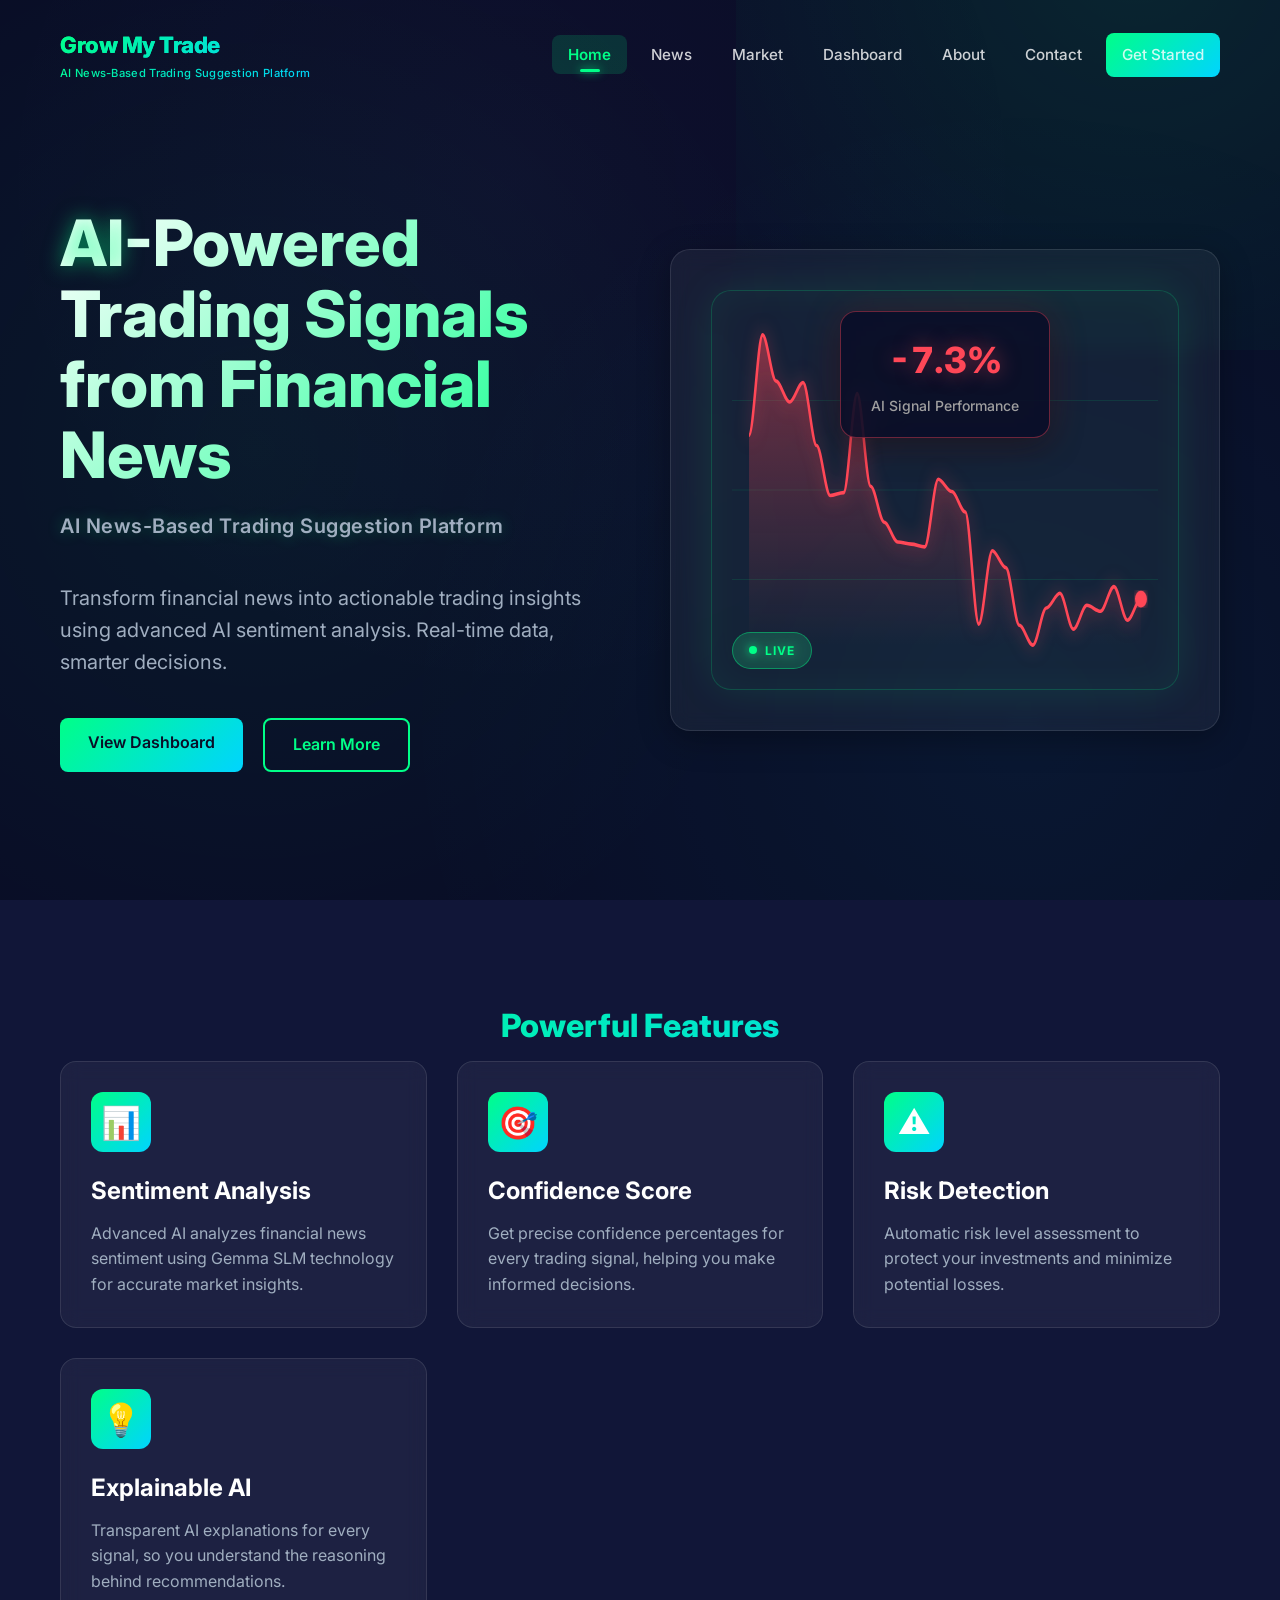
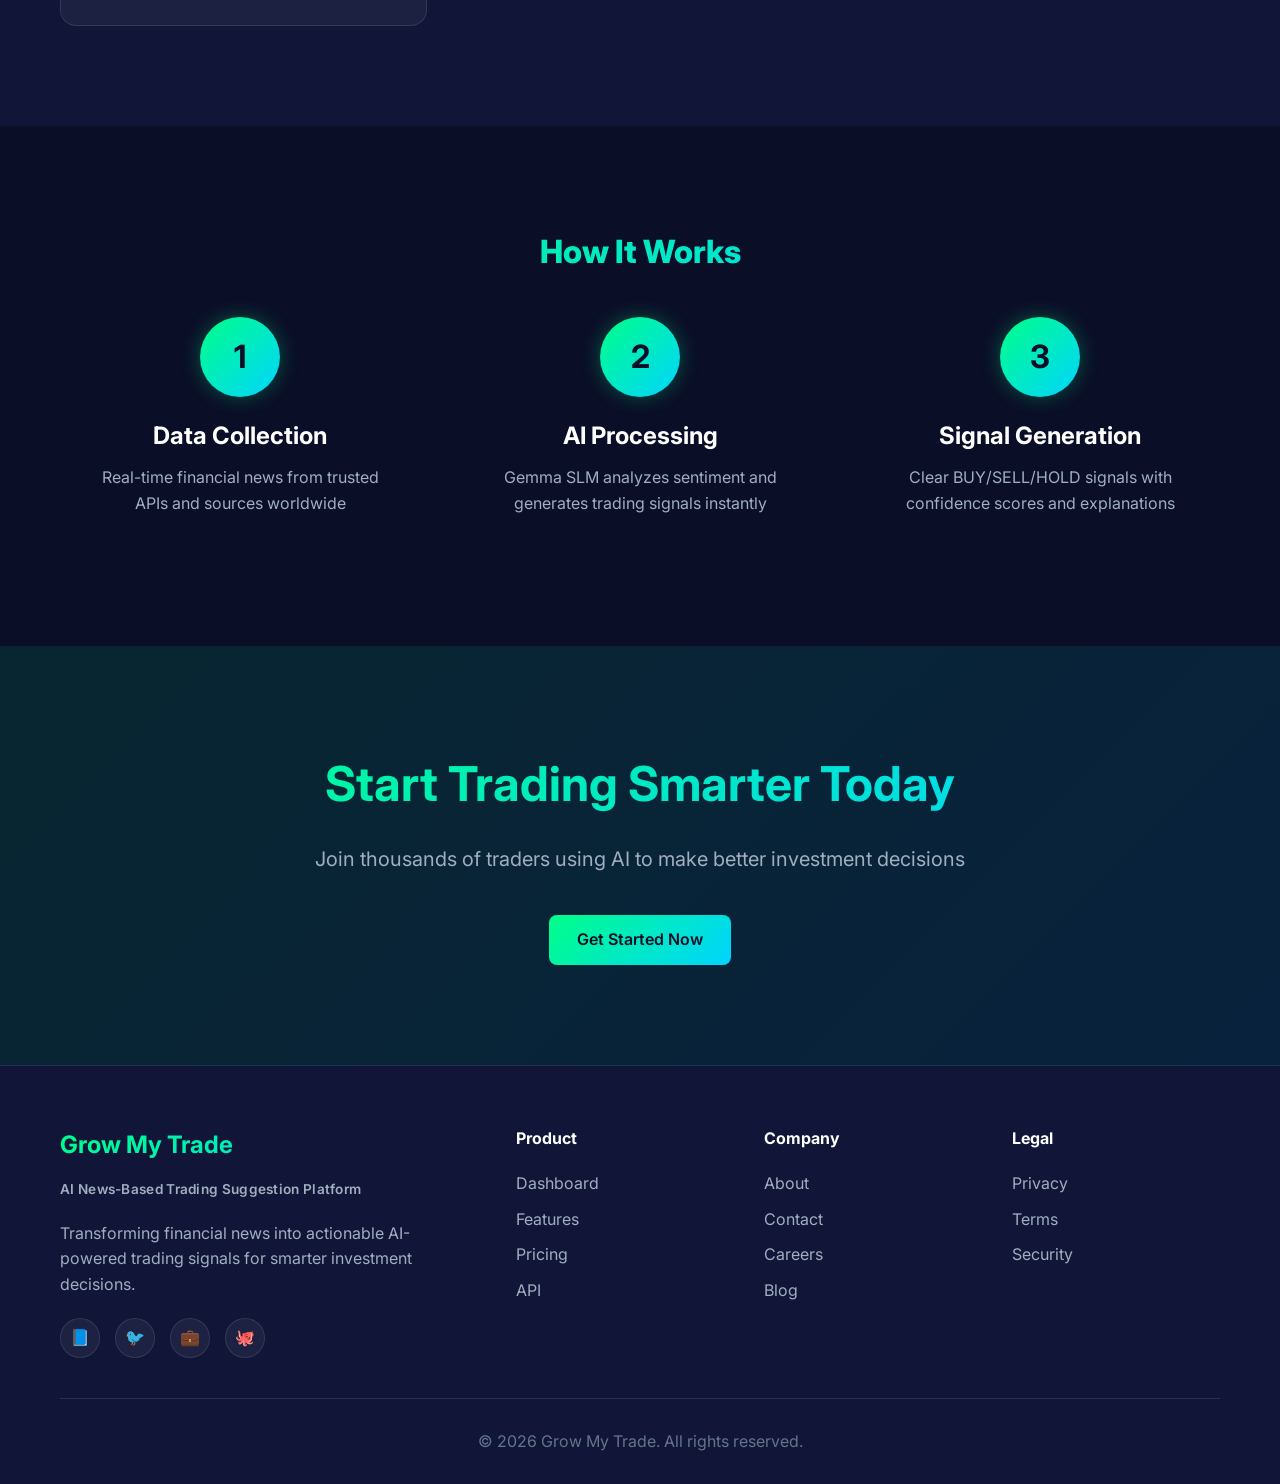
==== commit 938beeca: "feat: Premium UI upgrade with Grow My Trade branding and market page - Rebranded to 'Grow My Trade |" ====
--- a/frontend/index.html
+++ b/frontend/index.html
@@ -3,16 +3,22 @@
 <head>
     <meta charset="UTF-8">
     <meta name="viewport" content="width=device-width, initial-scale=1.0">
-    <title>AI Trading Signal Engine - Home</title>
+    <title>Grow My Trade | AI News-Based Trading Suggestion Platform</title>
     <link rel="stylesheet" href="style.css">
+    <link rel="stylesheet" href="premium-ui.css">
 </head>
 <body>
     <!-- Navbar -->
     <nav class="navbar" id="navbar">
         <div class="nav-container">
-            <div class="logo">AI Trading Signal Engine</div>
+            <div class="logo">
+                <div class="logo-main">Grow My Trade</div>
+                <div class="logo-subtitle">AI News-Based Trading Suggestion Platform</div>
+            </div>
             <ul class="nav-links">
                 <li><a href="index.html" class="active">Home</a></li>
+                <li><a href="news.html">News</a></li>
+                <li><a href="market.html">Market</a></li>
                 <li><a href="dashboard.html">Dashboard</a></li>
                 <li><a href="about.html">About</a></li>
                 <li><a href="contact.html">Contact</a></li>
@@ -26,7 +32,8 @@
         <div class="container">
             <div class="hero-content">
                 <div class="hero-text">
-                    <h1>AI-Powered Trading Signals</h1>
+                    <h1><span class="highlight-ai">AI</span>-Powered Trading Signals from Financial News</h1>
+                    <p class="hero-subtitle">AI News-Based Trading Suggestion Platform</p>
                     <p>Transform financial news into actionable trading insights using advanced AI sentiment analysis. Real-time data, smarter decisions.</p>
                     <div class="hero-buttons">
                         <a href="dashboard.html" class="btn-primary">View Dashboard</a>
@@ -34,8 +41,54 @@
                     </div>
                 </div>
                 <div class="hero-graph">
-                    <div class="chart-placeholder">
-                        <div class="chart-line"></div>
+                    <div class="chart-container">
+                        <svg class="trading-chart" viewBox="0 0 500 300" preserveAspectRatio="none">
+                            <defs>
+                                <!-- Gradient for area fill -->
+                                <linearGradient id="chartGradient" x1="0%" y1="0%" x2="0%" y2="100%">
+                                    <stop offset="0%" style="stop-color:#00ff88;stop-opacity:0.4" />
+                                    <stop offset="100%" style="stop-color:#00ff88;stop-opacity:0" />
+                                </linearGradient>
+                                
+                                <!-- Glow filter -->
+                                <filter id="glow">
+                                    <feGaussianBlur stdDeviation="3" result="coloredBlur"/>
+                                    <feMerge>
+                                        <feMergeNode in="coloredBlur"/>
+                                        <feMergeNode in="SourceGraphic"/>
+                                    </feMerge>
+                                </filter>
+                            </defs>
+                            
+                            <!-- Grid lines -->
+                            <g class="grid-lines" opacity="0.1">
+                                <line x1="0" y1="75" x2="500" y2="75" stroke="#00ff88" stroke-width="1"/>
+                                <line x1="0" y1="150" x2="500" y2="150" stroke="#00ff88" stroke-width="1"/>
+                                <line x1="0" y1="225" x2="500" y2="225" stroke="#00ff88" stroke-width="1"/>
+                            </g>
+                            
+                            <!-- Area fill under line -->
+                            <path class="chart-area" fill="url(#chartGradient)"/>
+                            
+                            <!-- Main chart line -->
+                            <path class="chart-line-path" fill="none" stroke="#00ff88" stroke-width="3" filter="url(#glow)"/>
+                            
+                            <!-- Moving dot (latest price) -->
+                            <circle class="chart-dot" r="6" fill="#00ff88" filter="url(#glow)"/>
+                            <circle class="chart-dot-pulse" r="6" fill="none" stroke="#00ff88" stroke-width="2"/>
+                        </svg>
+                        
+                        <!-- Price label -->
+                        <div class="chart-label">
+                            <span class="label-text">+24.5%</span>
+                            <span class="label-subtitle">AI Signal Performance</span>
+                        </div>
+                        
+                        <!-- Live price badge -->
+                        <div class="live-price-badge">
+                            <span class="badge-dot"></span>
+                            <span class="badge-text">LIVE</span>
+                        </div>
                     </div>
                 </div>
             </div>
@@ -109,7 +162,8 @@
         <div class="container">
             <div class="footer-content">
                 <div class="footer-brand">
-                    <h3>AI Trading Signal Engine</h3>
+                    <h3>Grow My Trade</h3>
+                    <p class="footer-tagline">AI News-Based Trading Suggestion Platform</p>
                     <p>Transforming financial news into actionable AI-powered trading signals for smarter investment decisions.</p>
                     <div class="social-icons">
                         <a href="#" class="social-icon">📘</a>
@@ -146,11 +200,212 @@
                 </div>
             </div>
             <div class="footer-bottom">
-                <p>&copy; 2026 AI Trading Signal Engine. All rights reserved.</p>
+                <p>&copy; 2026 Grow My Trade. All rights reserved.</p>
             </div>
         </div>
     </footer>
 
     <script src="script.js"></script>
+    <script>
+        // Live Trading Chart - Infinite Animation
+        document.addEventListener('DOMContentLoaded', function() {
+            const chartLine = document.querySelector('.chart-line-path');
+            const chartArea = document.querySelector('.chart-area');
+            const chartDot = document.querySelector('.chart-dot');
+            const chartDotPulse = document.querySelector('.chart-dot-pulse');
+            
+            if (!chartLine) return;
+            
+            const width = 500;
+            const height = 300;
+            const padding = 20;
+            const chartWidth = width - (padding * 2);
+            const chartHeight = height - (padding * 2);
+            
+            // Generate random target performance (-40% to +40%)
+            let targetPerformance = (Math.random() - 0.5) * 80; // -40% to +40%
+            let currentCycle = 0;
+            const cycleDuration = 30; // Number of updates per cycle
+            
+            // Initial data points (will be continuously updated)
+            let dataPoints = [];
+            
+            // Initialize with a trend based on target performance
+            function initializeData() {
+                dataPoints = [];
+                const startValue = 150;
+                const endValue = startValue * (1 + targetPerformance / 100);
+                
+                for (let i = 0; i < 30; i++) {
+                    const progress = i / 29;
+                    const baseValue = startValue + (endValue - startValue) * progress;
+                    // Add some natural volatility
+                    const noise = (Math.random() - 0.5) * 10;
+                    dataPoints.push(baseValue + noise);
+                }
+            }
+            
+            initializeData();
+            
+            let minValue = Math.min(...dataPoints);
+            let maxValue = Math.max(...dataPoints);
+            
+            // Generate smooth path from data points
+            function generatePath(points) {
+                const range = maxValue - minValue || 1;
+                const pathPoints = points.map((value, index) => {
+                    const x = padding + (index / (points.length - 1)) * chartWidth;
+                    const y = height - padding - ((value - minValue) / range) * chartHeight;
+                    return { x, y };
+                });
+                
+                // Create smooth bezier curve
+                let pathD = `M ${pathPoints[0].x} ${pathPoints[0].y}`;
+                
+                for (let i = 1; i < pathPoints.length; i++) {
+                    const prev = pathPoints[i - 1];
+                    const curr = pathPoints[i];
+                    const cpx1 = prev.x + (curr.x - prev.x) / 3;
+                    const cpx2 = curr.x - (curr.x - prev.x) / 3;
+                    pathD += ` C ${cpx1} ${prev.y}, ${cpx2} ${curr.y}, ${curr.x} ${curr.y}`;
+                }
+                
+                return { pathD, points: pathPoints };
+            }
+            
+            // Generate area path
+            function generateAreaPath(pathPoints) {
+                let areaD = `M ${pathPoints[0].x} ${height - padding}`;
+                areaD += ` L ${pathPoints[0].x} ${pathPoints[0].y}`;
+                
+                for (let i = 1; i < pathPoints.length; i++) {
+                    const prev = pathPoints[i - 1];
+                    const curr = pathPoints[i];
+                    const cpx1 = prev.x + (curr.x - prev.x) / 3;
+                    const cpx2 = curr.x - (curr.x - prev.x) / 3;
+                    areaD += ` C ${cpx1} ${prev.y}, ${cpx2} ${curr.y}, ${curr.x} ${curr.y}`;
+                }
+                
+                areaD += ` L ${pathPoints[pathPoints.length - 1].x} ${height - padding} Z`;
+                return areaD;
+            }
+            
+            // Add new data point and remove oldest
+            function updateChartData() {
+                currentCycle++;
+                
+                // Remove first point
+                dataPoints.shift();
+                
+                // Generate new point based on last point with trend toward target
+                const lastPoint = dataPoints[dataPoints.length - 1];
+                const currentPerformance = ((lastPoint - dataPoints[0]) / dataPoints[0] * 100);
+                
+                // Calculate direction to reach target performance
+                const targetValue = dataPoints[0] * (1 + targetPerformance / 100);
+                const difference = targetValue - lastPoint;
+                
+                // Move toward target with some randomness
+                const trend = difference * 0.15; // 15% of the way to target
+                const noise = (Math.random() - 0.5) * 8;
+                const change = trend + noise;
+                
+                let newPoint = lastPoint + change;
+                
+                // Keep within reasonable bounds
+                newPoint = Math.max(80, Math.min(220, newPoint));
+                
+                dataPoints.push(newPoint);
+                
+                // Update min/max
+                minValue = Math.min(...dataPoints);
+                maxValue = Math.max(...dataPoints);
+                
+                // If cycle is complete, generate new target
+                if (currentCycle >= cycleDuration) {
+                    currentCycle = 0;
+                    targetPerformance = (Math.random() - 0.5) * 80; // New random target
+                    
+                    // Smoothly transition by keeping current data but changing direction
+                    // No reset needed, just new target will guide next updates
+                }
+                
+                // Regenerate paths
+                const { pathD, points } = generatePath(dataPoints);
+                const areaD = generateAreaPath(points);
+                
+                // Update SVG
+                chartLine.setAttribute('d', pathD);
+                chartArea.setAttribute('d', areaD);
+                
+                // Update dot position
+                const lastPointCoords = points[points.length - 1];
+                chartDot.setAttribute('cx', lastPointCoords.x);
+                chartDot.setAttribute('cy', lastPointCoords.y);
+                chartDotPulse.setAttribute('cx', lastPointCoords.x);
+                chartDotPulse.setAttribute('cy', lastPointCoords.y);
+                
+                // Update label with performance
+                const performance = ((dataPoints[dataPoints.length - 1] - dataPoints[0]) / dataPoints[0] * 100).toFixed(1);
+                const sign = performance >= 0 ? '+' : '';
+                const labelElement = document.querySelector('.label-text');
+                labelElement.textContent = `${sign}${performance}%`;
+                
+                // Determine color based on positive/negative
+                const isPositive = performance >= 0;
+                const lineColor = isPositive ? '#00ff88' : '#ff4757';
+                const glowColor = isPositive ? 'rgba(0, 255, 136, 0.5)' : 'rgba(255, 71, 87, 0.5)';
+                const borderColor = isPositive ? 'rgba(0, 255, 136, 0.4)' : 'rgba(255, 71, 87, 0.4)';
+                
+                // Update chart line color with smooth transition
+                chartLine.style.transition = 'stroke 0.5s ease, filter 0.5s ease';
+                chartLine.style.stroke = lineColor;
+                chartLine.style.filter = `drop-shadow(0 0 8px ${glowColor})`;
+                
+                // Update dot color
+                chartDot.style.transition = 'fill 0.5s ease';
+                chartDot.style.fill = lineColor;
+                chartDotPulse.style.transition = 'stroke 0.5s ease';
+                chartDotPulse.style.stroke = lineColor;
+                
+                // Update label color and border
+                labelElement.style.color = lineColor;
+                labelElement.style.textShadow = `0 0 20px ${glowColor}`;
+                
+                const chartLabel = document.querySelector('.chart-label');
+                if (chartLabel) {
+                    chartLabel.style.borderColor = borderColor;
+                    chartLabel.style.boxShadow = `0 8px 32px rgba(0, 0, 0, 0.4), 0 0 40px ${isPositive ? 'rgba(0, 255, 136, 0.15)' : 'rgba(255, 71, 87, 0.15)'}`;
+                }
+                
+                // Update gradient colors
+                const gradient = document.getElementById('chartGradient');
+                if (gradient) {
+                    const stops = gradient.querySelectorAll('stop');
+                    if (stops.length >= 2) {
+                        if (isPositive) {
+                            stops[0].style.stopColor = '#00ff88';
+                            stops[0].style.stopOpacity = '0.4';
+                            stops[1].style.stopColor = '#00ff88';
+                            stops[1].style.stopOpacity = '0';
+                        } else {
+                            stops[0].style.stopColor = '#ff4757';
+                            stops[0].style.stopOpacity = '0.4';
+                            stops[1].style.stopColor = '#ff4757';
+                            stops[1].style.stopOpacity = '0';
+                        }
+                    }
+                }
+            }
+            
+            // Initial render
+            updateChartData();
+            
+            // Update chart every 2 seconds for smooth live feel
+            setInterval(updateChartData, 2000);
+            
+            console.log('✅ Live trading chart initialized - Infinite animation');
+        });
+    </script>
 </body>
 </html>
--- a/frontend/style.css
+++ b/frontend/style.css
@@ -572,6 +572,184 @@
     to { transform: rotate(360deg); }
 }
 
+.spinner-small {
+    width: 16px;
+    height: 16px;
+    border: 2px solid rgba(255, 255, 255, 0.3);
+    border-top-color: white;
+    border-radius: 50%;
+    animation: spin 0.6s linear infinite;
+    display: inline-block;
+}
+
+/* === NEWS PAGE === */
+.news-header {
+    padding: 120px 20px 60px;
+    text-align: center;
+    background: linear-gradient(180deg, rgba(0, 255, 136, 0.05) 0%, transparent 100%);
+}
+
+.news-header h1 {
+    font-size: 3rem;
+    margin-bottom: 15px;
+    background: var(--accent-gradient);
+    -webkit-background-clip: text;
+    -webkit-text-fill-color: transparent;
+    background-clip: text;
+}
+
+.news-header p {
+    font-size: 1.125rem;
+    color: var(--text-secondary);
+    margin-bottom: 30px;
+}
+
+.news-section {
+    padding: 40px 20px 80px;
+}
+
+.news-grid {
+    display: grid;
+    grid-template-columns: repeat(auto-fill, minmax(350px, 1fr));
+    gap: 25px;
+    max-width: 1400px;
+    margin: 0 auto;
+}
+
+.news-card {
+    background: var(--glass-bg);
+    backdrop-filter: blur(10px);
+    border: 1px solid var(--glass-border);
+    border-radius: 16px;
+    padding: 25px;
+    transition: var(--transition);
+    animation: fadeIn 0.5s ease;
+}
+
+.news-card:hover {
+    transform: translateY(-8px);
+    border-color: var(--neon-green);
+    box-shadow: 0 10px 40px rgba(0, 255, 136, 0.2);
+}
+
+.news-card-header {
+    display: flex;
+    justify-content: space-between;
+    align-items: center;
+    margin-bottom: 15px;
+    font-size: 0.875rem;
+}
+
+.news-source {
+    color: var(--neon-cyan);
+    font-weight: 600;
+}
+
+.news-time {
+    color: var(--text-muted);
+}
+
+.news-title {
+    font-size: 1.25rem;
+    color: var(--text-primary);
+    margin-bottom: 12px;
+    line-height: 1.5;
+}
+
+.news-description {
+    color: var(--text-secondary);
+    font-size: 0.9375rem;
+    line-height: 1.6;
+    margin-bottom: 20px;
+}
+
+.news-card-footer {
+    display: flex;
+    justify-content: flex-end;
+}
+
+.btn-analyze {
+    background: var(--accent-gradient);
+    color: var(--primary-bg);
+    padding: 12px 24px;
+    border: none;
+    border-radius: 8px;
+    font-weight: 600;
+    font-size: 0.9375rem;
+    cursor: pointer;
+    transition: var(--transition);
+    display: flex;
+    align-items: center;
+    gap: 8px;
+}
+
+.btn-analyze:hover {
+    transform: scale(1.05);
+    box-shadow: var(--glow-green);
+}
+
+.btn-analyze:disabled {
+    opacity: 0.6;
+    cursor: not-allowed;
+    transform: scale(1);
+}
+
+.loading-text,
+.error-text {
+    text-align: center;
+    padding: 60px 20px;
+    color: var(--text-secondary);
+    font-size: 1.125rem;
+    grid-column: 1 / -1;
+}
+
+.error-text {
+    color: #ff4757;
+}
+
+/* Selected News Banner */
+.selected-news-banner {
+    background: linear-gradient(135deg, rgba(0, 255, 136, 0.1), rgba(0, 212, 255, 0.1));
+    border: 2px solid var(--neon-green);
+    border-radius: 12px;
+    padding: 20px;
+    animation: slideDown 0.5s ease;
+}
+
+@keyframes slideDown {
+    from {
+        opacity: 0;
+        transform: translateY(-20px);
+    }
+    to {
+        opacity: 1;
+        transform: translateY(0);
+    }
+}
+
+.news-banner-content {
+    display: flex;
+    align-items: center;
+    gap: 15px;
+}
+
+.news-banner-icon {
+    font-size: 2rem;
+}
+
+.news-banner-label {
+    color: var(--neon-green);
+    font-size: 0.875rem;
+    font-weight: 600;
+    margin-bottom: 5px;
+}
+
+.news-banner-title {
+    color: var(--text-primary);
+    font-size: 1.125rem;
+    line-height: 1.5;
+}
+
 /* === ABOUT PAGE === */
 .about {
     padding-top: 100px;
--- a/frontend/premium-ui.css
+++ b/frontend/premium-ui.css
@@ -0,0 +1,1467 @@
+/* ============================================
+   PREMIUM FINTECH UI ENHANCEMENTS
+   ============================================ */
+
+/* Modern Font Import */
+@import url('https://fonts.googleapis.com/css2?family=Inter:wght@300;400;500;600;700;800&display=swap');
+
+/* Apply Modern Font */
+body {
+    font-family: 'Inter', -apple-system, BlinkMacSystemFont, 'Segoe UI', sans-serif;
+}
+
+/* Logo Styling */
+.logo {
+    display: flex;
+    flex-direction: column;
+    gap: 2px;
+}
+
+.logo-main {
+    font-size: 1.4rem;
+    font-weight: 800;
+    background: linear-gradient(135deg, #00ff88, #00d4ff);
+    -webkit-background-clip: text;
+    -webkit-text-fill-color: transparent;
+    background-clip: text;
+    letter-spacing: -0.5px;
+}
+
+.logo-subtitle {
+    font-size: 0.7rem;
+    color: rgba(255, 255, 255, 0.6);
+    font-weight: 500;
+    letter-spacing: 0.3px;
+}
+
+/* Highlight Classes */
+.highlight-ai {
+    color: #00ff88;
+    text-shadow: 0 0 20px rgba(0, 255, 136, 0.5);
+}
+
+.highlight-trading {
+    color: #00d4ff;
+    text-shadow: 0 0 20px rgba(0, 212, 255, 0.5);
+}
+
+/* Hero Subtitle */
+.hero-subtitle {
+    font-size: 1.1rem;
+    color: #00ff88;
+    font-weight: 600;
+    margin-bottom: 15px;
+    letter-spacing: 0.5px;
+    text-shadow: 0 0 15px rgba(0, 255, 136, 0.3);
+}
+
+/* Footer Tagline */
+.footer-tagline {
+    font-size: 0.85rem;
+    color: #00ff88;
+    font-weight: 600;
+    margin-bottom: 10px;
+    letter-spacing: 0.3px;
+}
+
+/* Footer Logo */
+.footer-logo-main {
+    font-size: 1.5rem;
+    font-weight: 800;
+    background: linear-gradient(135deg, #00ff88, #00d4ff);
+    -webkit-background-clip: text;
+    -webkit-text-fill-color: transparent;
+    background-clip: text;
+    margin-bottom: 5px;
+}
+
+.footer-logo-subtitle {
+    font-size: 0.8rem;
+    color: #00ff88;
+    font-weight: 600;
+    margin-bottom: 12px;
+    letter-spacing: 0.3px;
+}
+
+/* Powered By Label */
+.powered-by-label {
+    font-size: 0.9rem;
+    color: rgba(255, 255, 255, 0.7);
+    font-weight: 500;
+    letter-spacing: 0.3px;
+}
+
+/* ============================================
+   PREMIUM BUTTON STYLES
+   ============================================ */
+
+.btn-analyze {
+    background: linear-gradient(135deg, #00ff88, #00d4ff);
+    color: #0a0e27;
+    padding: 14px 28px;
+    border: none;
+    border-radius: 12px;
+    font-weight: 700;
+    font-size: 1rem;
+    cursor: pointer;
+    transition: all 0.3s cubic-bezier(0.4, 0, 0.2, 1);
+    display: inline-flex;
+    align-items: center;
+    gap: 10px;
+    position: relative;
+    overflow: hidden;
+    box-shadow: 0 4px 15px rgba(0, 255, 136, 0.3);
+}
+
+.btn-analyze::before {
+    content: '';
+    position: absolute;
+    top: 50%;
+    left: 50%;
+    width: 0;
+    height: 0;
+    border-radius: 50%;
+    background: rgba(255, 255, 255, 0.3);
+    transform: translate(-50%, -50%);
+    transition: width 0.6s, height 0.6s;
+}
+
+.btn-analyze:hover::before {
+    width: 300px;
+    height: 300px;
+}
+
+.btn-analyze:hover {
+    transform: scale(1.05) translateY(-2px);
+    box-shadow: 0 8px 30px rgba(0, 255, 136, 0.5);
+}
+
+.btn-analyze:active {
+    transform: scale(0.98);
+}
+
+.btn-analyze:disabled {
+    opacity: 0.7;
+    cursor: not-allowed;
+    transform: none;
+}
+
+/* Spinner for loading */
+.btn-analyze .spinner-small {
+    width: 18px;
+    height: 18px;
+    border: 3px solid rgba(10, 14, 39, 0.3);
+    border-top-color: #0a0e27;
+    border-radius: 50%;
+    animation: spin 0.8s linear infinite;
+}
+
+/* ============================================
+   NEWS CARD PREMIUM HOVER
+   ============================================ */
+
+.news-card {
+    background: rgba(255, 255, 255, 0.03);
+    border: 1px solid rgba(255, 255, 255, 0.1);
+    border-radius: 20px;
+    padding: 28px;
+    transition: all 0.3s cubic-bezier(0.4, 0, 0.2, 1);
+    backdrop-filter: blur(10px);
+    position: relative;
+    overflow: hidden;
+}
+
+.news-card::before {
+    content: '';
+    position: absolute;
+    top: 0;
+    left: -100%;
+    width: 100%;
+    height: 100%;
+    background: linear-gradient(90deg, transparent, rgba(0, 255, 136, 0.1), transparent);
+    transition: left 0.5s;
+}
+
+.news-card:hover::before {
+    left: 100%;
+}
+
+.news-card:hover {
+    transform: scale(1.03) translateY(-5px);
+    border-color: #00ff88;
+    box-shadow: 0 0 30px rgba(0, 255, 136, 0.3), 0 10px 40px rgba(0, 0, 0, 0.4);
+}
+
+/* ============================================
+   DASHBOARD CARD ANIMATIONS
+   ============================================ */
+
+.signal-card {
+    animation: slideUpFade 0.6s cubic-bezier(0.4, 0, 0.2, 1);
+}
+
+@keyframes slideUpFade {
+    from {
+        opacity: 0;
+        transform: translateY(30px);
+    }
+    to {
+        opacity: 1;
+        transform: translateY(0);
+    }
+}
+
+/* Signal Badge Pop-in Animation */
+.signal-badge {
+    animation: popIn 0.5s cubic-bezier(0.68, -0.55, 0.265, 1.55);
+}
+
+@keyframes popIn {
+    0% {
+        opacity: 0;
+        transform: scale(0.3);
+    }
+    50% {
+        transform: scale(1.1);
+    }
+    100% {
+        opacity: 1;
+        transform: scale(1);
+    }
+}
+
+/* ============================================
+   SIGNAL GLOW EFFECTS
+   ============================================ */
+
+.signal-badge.buy {
+    background: linear-gradient(135deg, #00ff88, #00cc6a);
+    color: #0a0e27;
+    animation: pulseGreen 2s ease-in-out infinite;
+}
+
+@keyframes pulseGreen {
+    0%, 100% {
+        box-shadow: 0 0 20px rgba(0, 255, 136, 0.4);
+    }
+    50% {
+        box-shadow: 0 0 40px rgba(0, 255, 136, 0.8), 0 0 60px rgba(0, 255, 136, 0.4);
+    }
+}
+
+.signal-badge.sell {
+    background: linear-gradient(135deg, #ff4757, #ff3838);
+    color: white;
+    animation: pulseRed 2s ease-in-out infinite;
+}
+
+@keyframes pulseRed {
+    0%, 100% {
+        box-shadow: 0 0 20px rgba(255, 71, 87, 0.4);
+    }
+    50% {
+        box-shadow: 0 0 40px rgba(255, 71, 87, 0.8), 0 0 60px rgba(255, 71, 87, 0.4);
+    }
+}
+
+.signal-badge.hold {
+    background: linear-gradient(135deg, #ffc107, #ff9800);
+    color: #0a0e27;
+    animation: pulseYellow 2s ease-in-out infinite;
+}
+
+@keyframes pulseYellow {
+    0%, 100% {
+        box-shadow: 0 0 20px rgba(255, 193, 7, 0.4);
+    }
+    50% {
+        box-shadow: 0 0 40px rgba(255, 193, 7, 0.8), 0 0 60px rgba(255, 193, 7, 0.4);
+    }
+}
+
+/* ============================================
+   AI ANALYSIS BOX - TYPING EFFECT
+   ============================================ */
+
+.explanation-box {
+    background: rgba(0, 255, 136, 0.05);
+    border: 1px solid rgba(0, 255, 136, 0.2);
+    border-radius: 12px;
+    padding: 20px;
+    margin: 20px 0;
+    position: relative;
+    overflow: hidden;
+}
+
+.explanation-box::before {
+    content: '';
+    position: absolute;
+    top: 0;
+    left: 0;
+    right: 0;
+    height: 2px;
+    background: linear-gradient(90deg, #00ff88, #00d4ff, #00ff88);
+    background-size: 200% 100%;
+    animation: shimmer 3s linear infinite;
+}
+
+@keyframes shimmer {
+    0% {
+        background-position: -200% 0;
+    }
+    100% {
+        background-position: 200% 0;
+    }
+}
+
+.explanation-box p {
+    color: #e0e0e0;
+    line-height: 1.8;
+    font-size: 0.95rem;
+}
+
+/* Typing cursor effect */
+.typing-cursor {
+    display: inline-block;
+    width: 2px;
+    height: 1em;
+    background: #00ff88;
+    margin-left: 2px;
+    animation: blink 1s infinite;
+}
+
+@keyframes blink {
+    0%, 50% {
+        opacity: 1;
+    }
+    51%, 100% {
+        opacity: 0;
+    }
+}
+
+/* ============================================
+   NAVBAR BLUR & ACTIVE STATE
+   ============================================ */
+
+.navbar {
+    transition: all 0.3s ease;
+}
+
+.navbar.scrolled {
+    background: rgba(10, 14, 39, 0.95) !important;
+    backdrop-filter: blur(20px);
+    box-shadow: 0 4px 30px rgba(0, 0, 0, 0.3);
+}
+
+.nav-links li a {
+    position: relative;
+    transition: all 0.3s ease;
+}
+
+.nav-links li a::after {
+    content: '';
+    position: absolute;
+    bottom: -5px;
+    left: 0;
+    width: 0;
+    height: 2px;
+    background: linear-gradient(90deg, #00ff88, #00d4ff);
+    transition: width 0.3s ease;
+}
+
+.nav-links li a:hover::after,
+.nav-links li a.active::after {
+    width: 100%;
+}
+
+.nav-links li a.active {
+    color: #00ff88;
+}
+
+/* ============================================
+   METRIC CARDS ANIMATION
+   ============================================ */
+
+.metric {
+    animation: fadeInScale 0.5s ease;
+    animation-fill-mode: both;
+}
+
+.metric:nth-child(1) { animation-delay: 0.1s; }
+.metric:nth-child(2) { animation-delay: 0.2s; }
+.metric:nth-child(3) { animation-delay: 0.3s; }
+.metric:nth-child(4) { animation-delay: 0.4s; }
+
+@keyframes fadeInScale {
+    from {
+        opacity: 0;
+        transform: scale(0.8);
+    }
+    to {
+        opacity: 1;
+        transform: scale(1);
+    }
+}
+
+/* ============================================
+   LOADING SKELETON
+   ============================================ */
+
+.skeleton {
+    background: linear-gradient(90deg, 
+        rgba(255, 255, 255, 0.05) 25%, 
+        rgba(255, 255, 255, 0.1) 50%, 
+        rgba(255, 255, 255, 0.05) 75%);
+    background-size: 200% 100%;
+    animation: skeleton-loading 1.5s infinite;
+    border-radius: 8px;
+}
+
+@keyframes skeleton-loading {
+    0% {
+        background-position: 200% 0;
+    }
+    100% {
+        background-position: -200% 0;
+    }
+}
+
+/* ============================================
+   BACKGROUND GRADIENT EFFECT
+   ============================================ */
+
+body::before {
+    content: '';
+    position: fixed;
+    top: 0;
+    left: 0;
+    width: 100%;
+    height: 100%;
+    background: 
+        radial-gradient(circle at 20% 50%, rgba(0, 255, 136, 0.05) 0%, transparent 50%),
+        radial-gradient(circle at 80% 80%, rgba(0, 212, 255, 0.05) 0%, transparent 50%),
+        radial-gradient(circle at 40% 20%, rgba(168, 85, 247, 0.03) 0%, transparent 50%);
+    pointer-events: none;
+    z-index: -1;
+}
+
+/* ============================================
+   RESPONSIVE DESIGN
+   ============================================ */
+
+@media (max-width: 768px) {
+    .news-grid {
+        grid-template-columns: 1fr;
+        gap: 20px;
+    }
+    
+    .news-card {
+        padding: 20px;
+    }
+    
+    .btn-analyze {
+        padding: 12px 20px;
+        font-size: 0.9rem;
+    }
+    
+    .signal-metrics {
+        grid-template-columns: 1fr 1fr;
+        gap: 15px;
+    }
+    
+    .page-header h1 {
+        font-size: 2rem;
+    }
+    
+    .nav-links {
+        gap: 15px;
+    }
+    
+    .nav-links li a {
+        font-size: 0.85rem;
+        padding: 6px 10px;
+    }
+}
+
+@media (max-width: 480px) {
+    .signal-metrics {
+        grid-template-columns: 1fr;
+    }
+    
+    .hero-buttons {
+        flex-direction: column;
+    }
+    
+    .btn-analyze {
+        width: 100%;
+        justify-content: center;
+    }
+}
+
+/* ============================================
+   SMOOTH SCROLL
+   ============================================ */
+
+html {
+    scroll-behavior: smooth;
+}
+
+/* ============================================
+   CUSTOM SCROLLBAR
+   ============================================ */
+
+::-webkit-scrollbar {
+    width: 10px;
+}
+
+::-webkit-scrollbar-track {
+    background: #0a0e27;
+}
+
+::-webkit-scrollbar-thumb {
+    background: linear-gradient(180deg, #00ff88, #00d4ff);
+    border-radius: 5px;
+}
+
+::-webkit-scrollbar-thumb:hover {
+    background: linear-gradient(180deg, #00cc6a, #00b8e6);
+}
+
+/* ============================================
+   ANIMATED TRADING CHART
+   ============================================ */
+
+.chart-container {
+    position: relative;
+    width: 100%;
+    height: 400px;
+    background: rgba(0, 255, 136, 0.02);
+    border: 1px solid rgba(0, 255, 136, 0.2);
+    border-radius: 20px;
+    padding: 20px;
+    overflow: hidden;
+    animation: float 6s ease-in-out infinite;
+    box-shadow: 0 0 40px rgba(0, 255, 136, 0.1), inset 0 0 40px rgba(0, 255, 136, 0.05);
+}
+
+@keyframes float {
+    0%, 100% {
+        transform: translateY(0px);
+    }
+    50% {
+        transform: translateY(-10px);
+    }
+}
+
+.trading-chart {
+    width: 100%;
+    height: 100%;
+    overflow: visible;
+}
+
+/* Chart line - No draw animation, always visible */
+.chart-line-path {
+    transition: d 1s ease-in-out;
+}
+
+/* Area fill - Always visible */
+.chart-area {
+    transition: d 1s ease-in-out;
+}
+
+/* Grid lines - Always visible, no animation */
+.grid-lines line {
+    opacity: 1;
+}
+
+/* Moving dot - Always visible with continuous pulse */
+.chart-dot {
+    opacity: 1;
+    animation: moveDot 4s ease-in-out infinite;
+}
+
+@keyframes moveDot {
+    0%, 100% {
+        transform: translate(0, 0);
+    }
+    25% {
+        transform: translate(5px, -5px);
+    }
+    50% {
+        transform: translate(-3px, -8px);
+    }
+    75% {
+        transform: translate(4px, -4px);
+    }
+}
+
+/* Pulse ring animation - Continuous */
+.chart-dot-pulse {
+    opacity: 1;
+    animation: pulseRing 2s ease-out infinite;
+}
+
+@keyframes pulseRing {
+    0% {
+        transform: scale(1);
+        opacity: 0.8;
+    }
+    100% {
+        transform: scale(3);
+        opacity: 0;
+    }
+}
+
+/* Chart label - Always visible */
+.chart-label {
+    position: absolute;
+    top: 20px;
+    right: auto;
+    left: 50%;
+    transform: translateX(-50%);
+    background: rgba(10, 14, 39, 0.9);
+    backdrop-filter: blur(20px);
+    border: 1px solid rgba(0, 255, 136, 0.3);
+    border-radius: 16px;
+    padding: 20px 30px;
+    animation: none;
+    opacity: 1;
+    box-shadow: 0 8px 32px rgba(0, 0, 0, 0.4), 0 0 40px rgba(0, 255, 136, 0.1);
+    z-index: 10;
+    transition: all 0.5s ease;
+    min-width: 200px;
+    text-align: center;
+}
+
+.label-text {
+    display: block;
+    font-size: 2.25rem;
+    font-weight: 800;
+    color: #00ff88;
+    text-shadow: 0 0 20px rgba(0, 255, 136, 0.5);
+    margin-bottom: 5px;
+    transition: all 0.5s ease;
+    font-variant-numeric: tabular-nums;
+}
+
+.label-subtitle {
+    display: block;
+    font-size: 0.875rem;
+    color: #a0a0a0;
+    font-weight: 500;
+}
+
+/* Live price badge */
+.live-price-badge {
+    position: absolute;
+    bottom: 20px;
+    left: 20px;
+    background: rgba(0, 255, 136, 0.15);
+    backdrop-filter: blur(10px);
+    border: 1px solid rgba(0, 255, 136, 0.4);
+    border-radius: 20px;
+    padding: 8px 16px;
+    display: flex;
+    align-items: center;
+    gap: 8px;
+    animation: none;
+    opacity: 1;
+    z-index: 10;
+}
+
+.badge-dot {
+    width: 8px;
+    height: 8px;
+    background: #00ff88;
+    border-radius: 50%;
+    animation: livePulse 1.5s ease-in-out infinite;
+    box-shadow: 0 0 10px rgba(0, 255, 136, 0.8);
+}
+
+@keyframes livePulse {
+    0%, 100% {
+        opacity: 1;
+        transform: scale(1);
+    }
+    50% {
+        opacity: 0.5;
+        transform: scale(0.8);
+    }
+}
+
+.badge-text {
+    font-size: 0.75rem;
+    font-weight: 700;
+    color: #00ff88;
+    letter-spacing: 1px;
+    text-shadow: 0 0 10px rgba(0, 255, 136, 0.5);
+}
+
+/* Responsive chart */
+@media (max-width: 768px) {
+    .chart-container {
+        height: 300px;
+    }
+    
+    .chart-label {
+        top: 15px;
+        padding: 15px 20px;
+        min-width: 180px;
+    }
+    
+    .label-text {
+        font-size: 1.75rem;
+    }
+    
+    .live-price-badge {
+        bottom: 15px;
+        left: 15px;
+        padding: 6px 12px;
+    }
+    
+    .badge-text {
+        font-size: 0.7rem;
+    }
+}
+
+@media (max-width: 480px) {
+    .chart-container {
+        height: 250px;
+        padding: 15px;
+    }
+    
+    .chart-label {
+        top: 10px;
+        padding: 12px 15px;
+        min-width: 160px;
+    }
+    
+    .label-text {
+        font-size: 1.5rem;
+    }
+    
+    .label-subtitle {
+        font-size: 0.7rem;
+    }
+    
+    .live-price-badge {
+        bottom: 10px;
+        left: 10px;
+        padding: 5px 10px;
+    }
+    
+    .badge-dot {
+        width: 6px;
+        height: 6px;
+    }
+    
+    .badge-text {
+        font-size: 0.65rem;
+    }
+}
+
+/* ============================================
+   MARKET PAGE STYLES
+   ============================================ */
+
+/* Page Container - Consistent Layout */
+.page-container {
+    max-width: 1200px;
+    margin: 0 auto;
+    padding: 100px 20px 60px;
+}
+
+/* Navbar Improvements */
+.nav-container {
+    max-width: 1200px;
+    margin: 0 auto;
+    display: flex;
+    justify-content: space-between;
+    align-items: center;
+    height: 70px;
+    padding: 0 20px;
+}
+
+.nav-links {
+    display: flex;
+    list-style: none;
+    gap: 8px;
+    margin: 0;
+    padding: 0;
+}
+
+.nav-links li a {
+    color: rgba(255, 255, 255, 0.8);
+    text-decoration: none;
+    font-weight: 500;
+    font-size: 0.95rem;
+    padding: 10px 16px;
+    border-radius: 8px;
+    transition: all 0.3s ease;
+    position: relative;
+}
+
+.nav-links li a:hover {
+    color: #00ff88;
+    background: rgba(0, 255, 136, 0.1);
+}
+
+.nav-links li a.active {
+    color: #00ff88;
+    background: rgba(0, 255, 136, 0.15);
+    font-weight: 600;
+}
+
+.nav-links li a.active::after {
+    content: '';
+    position: absolute;
+    bottom: 2px;
+    left: 50%;
+    transform: translateX(-50%);
+    width: 20px;
+    height: 3px;
+    background: #00ff88;
+    border-radius: 2px;
+    box-shadow: 0 0 10px rgba(0, 255, 136, 0.8);
+}
+
+.btn-nav-primary {
+    background: linear-gradient(135deg, #00ff88, #00d4ff);
+    color: #0a0e27;
+    padding: 12px 24px;
+    border-radius: 10px;
+    font-weight: 700;
+    font-size: 0.95rem;
+    text-decoration: none;
+    transition: all 0.3s ease;
+    box-shadow: 0 4px 15px rgba(0, 255, 136, 0.3);
+}
+
+.btn-nav-primary:hover {
+    transform: translateY(-2px);
+    box-shadow: 0 8px 25px rgba(0, 255, 136, 0.5);
+}
+
+/* Search Section - Centered & Improved */
+.search-section {
+    max-width: 700px;
+    margin: 0 auto 50px;
+    text-align: center;
+}
+
+.search-box {
+    display: flex;
+    gap: 12px;
+    margin-bottom: 15px;
+    align-items: stretch;
+}
+
+.stock-input {
+    flex: 1;
+    padding: 18px 24px;
+    background: rgba(255, 255, 255, 0.05);
+    border: 2px solid rgba(255, 255, 255, 0.15);
+    border-radius: 14px;
+    color: #ffffff;
+    font-size: 1rem;
+    font-family: 'Inter', sans-serif;
+    transition: all 0.3s ease;
+}
+
+.stock-input:focus {
+    outline: none;
+    border-color: #00ff88;
+    box-shadow: 0 0 0 4px rgba(0, 255, 136, 0.15), 0 0 20px rgba(0, 255, 136, 0.3);
+    background: rgba(255, 255, 255, 0.08);
+}
+
+.stock-input::placeholder {
+    color: rgba(255, 255, 255, 0.35);
+}
+
+.btn-search {
+    padding: 18px 32px;
+    background: linear-gradient(135deg, #00ff88, #00d4ff);
+    color: #0a0e27;
+    border: none;
+    border-radius: 14px;
+    font-weight: 700;
+    font-size: 1rem;
+    cursor: pointer;
+    display: flex;
+    align-items: center;
+    gap: 10px;
+    transition: all 0.3s ease;
+    box-shadow: 0 4px 15px rgba(0, 255, 136, 0.3);
+    white-space: nowrap;
+}
+
+.btn-search:hover {
+    transform: translateY(-2px);
+    box-shadow: 0 8px 25px rgba(0, 255, 136, 0.5);
+}
+
+.search-hint {
+    color: rgba(255, 255, 255, 0.5);
+    font-size: 0.875rem;
+    text-align: center;
+    margin: 0;
+}
+
+/* Loading & Error States */
+.loading-state, .error-state {
+    text-align: center;
+    padding: 60px 20px;
+    background: rgba(255, 255, 255, 0.03);
+    border-radius: 20px;
+    border: 1px solid rgba(255, 255, 255, 0.1);
+    margin-bottom: 40px;
+}
+
+.spinner {
+    width: 50px;
+    height: 50px;
+    border: 4px solid rgba(0, 255, 136, 0.2);
+    border-top-color: #00ff88;
+    border-radius: 50%;
+    animation: spin 1s linear infinite;
+    margin: 0 auto 20px;
+}
+
+@keyframes spin {
+    to { transform: rotate(360deg); }
+}
+
+.error-icon {
+    font-size: 3rem;
+    margin-bottom: 15px;
+}
+
+.error-state h3 {
+    color: #ff4757;
+    margin-bottom: 10px;
+}
+
+.error-state p {
+    color: rgba(255, 255, 255, 0.6);
+}
+
+/* Stock Data Card - Premium Design */
+.stock-data-card {
+    background: linear-gradient(135deg, rgba(255, 255, 255, 0.05), rgba(255, 255, 255, 0.02));
+    border: 1px solid rgba(255, 255, 255, 0.15);
+    border-radius: 24px;
+    padding: 35px;
+    margin-bottom: 50px;
+    backdrop-filter: blur(20px);
+    animation: slideUpFade 0.6s ease;
+    box-shadow: 0 8px 32px rgba(0, 0, 0, 0.3);
+}
+
+.stock-header {
+    display: flex;
+    justify-content: space-between;
+    align-items: flex-start;
+    margin-bottom: 35px;
+    padding-bottom: 25px;
+    border-bottom: 1px solid rgba(255, 255, 255, 0.1);
+}
+
+.stock-info {
+    flex: 1;
+}
+
+.stock-symbol {
+    font-size: 2.75rem;
+    font-weight: 800;
+    color: #ffffff;
+    margin: 0 0 8px;
+    letter-spacing: -0.5px;
+}
+
+.stock-name {
+    font-size: 1.05rem;
+    color: rgba(255, 255, 255, 0.65);
+    margin: 0;
+    font-weight: 500;
+}
+
+.stock-price-info {
+    text-align: right;
+}
+
+.stock-price {
+    font-size: 2.75rem;
+    font-weight: 800;
+    color: #ffffff;
+    margin-bottom: 8px;
+    letter-spacing: -0.5px;
+}
+
+.stock-change {
+    display: flex;
+    align-items: center;
+    gap: 10px;
+    justify-content: flex-end;
+    font-size: 1.15rem;
+    font-weight: 600;
+}
+
+.change-percent {
+    font-weight: 700;
+    padding: 6px 14px;
+    border-radius: 20px;
+    backdrop-filter: blur(10px);
+}
+
+/* Market Chart - TradingView Style */
+.market-chart-container {
+    position: relative;
+    background: linear-gradient(135deg, rgba(0, 255, 136, 0.03), rgba(0, 212, 255, 0.02));
+    border: 1px solid rgba(0, 255, 136, 0.2);
+    border-radius: 20px;
+    padding: 25px;
+    margin-bottom: 30px;
+    height: 280px;
+    overflow: hidden;
+    animation: floatChart 6s ease-in-out infinite;
+    box-shadow: 
+        0 8px 32px rgba(0, 0, 0, 0.3),
+        inset 0 0 60px rgba(0, 255, 136, 0.05);
+    transition: all 0.5s ease;
+}
+
+@keyframes floatChart {
+    0%, 100% {
+        transform: translateY(0px);
+    }
+    50% {
+        transform: translateY(-5px);
+    }
+}
+
+.market-chart-container::before {
+    content: '';
+    position: absolute;
+    top: 0;
+    left: 0;
+    right: 0;
+    bottom: 0;
+    background: radial-gradient(circle at 50% 50%, rgba(0, 255, 136, 0.05) 0%, transparent 70%);
+    pointer-events: none;
+}
+
+.market-chart {
+    width: 100%;
+    height: 100%;
+    overflow: visible;
+}
+
+/* Chart Animations */
+.chart-line-animated {
+    stroke-dasharray: 1500;
+    stroke-dashoffset: 1500;
+    animation: drawLine 2.5s ease-out forwards;
+}
+
+@keyframes drawLine {
+    to {
+        stroke-dashoffset: 0;
+    }
+}
+
+.chart-area-animated {
+    opacity: 0;
+    animation: fadeInArea 1.5s ease-out 1s forwards;
+}
+
+@keyframes fadeInArea {
+    to {
+        opacity: 1;
+    }
+}
+
+.chart-dot-animated {
+    opacity: 0;
+    animation: showDot 0.5s ease-out 2s forwards, pulseDot 2s ease-in-out 2.5s infinite;
+}
+
+@keyframes showDot {
+    to {
+        opacity: 1;
+    }
+}
+
+@keyframes pulseDot {
+    0%, 100% {
+        transform: scale(1);
+        filter: drop-shadow(0 0 8px currentColor);
+    }
+    50% {
+        transform: scale(1.2);
+        filter: drop-shadow(0 0 15px currentColor);
+    }
+}
+
+/* Live Chart Label Badge */
+.chart-label-badge {
+    position: absolute;
+    top: 15px;
+    left: 20px;
+    background: rgba(10, 14, 39, 0.8);
+    backdrop-filter: blur(10px);
+    border: 1px solid rgba(0, 255, 136, 0.3);
+    border-radius: 20px;
+    padding: 8px 16px;
+    display: flex;
+    align-items: center;
+    gap: 8px;
+    z-index: 10;
+    animation: slideInLeft 0.8s ease-out 0.5s both;
+}
+
+@keyframes slideInLeft {
+    from {
+        opacity: 0;
+        transform: translateX(-20px);
+    }
+    to {
+        opacity: 1;
+        transform: translateX(0);
+    }
+}
+
+.live-dot {
+    width: 8px;
+    height: 8px;
+    background: #00ff88;
+    border-radius: 50%;
+    animation: livePulse 1.5s ease-in-out infinite;
+    box-shadow: 0 0 10px rgba(0, 255, 136, 0.8);
+}
+
+@keyframes livePulse {
+    0%, 100% {
+        opacity: 1;
+        transform: scale(1);
+    }
+    50% {
+        opacity: 0.5;
+        transform: scale(0.8);
+    }
+}
+
+.chart-label-badge .label-text {
+    font-size: 0.85rem;
+    font-weight: 600;
+    color: #00ff88;
+    letter-spacing: 0.5px;
+    text-shadow: 0 0 10px rgba(0, 255, 136, 0.5);
+}
+
+.market-chart {
+    width: 100%;
+    height: 100%;
+    overflow: visible;
+}
+
+/* Quick Stats */
+.quick-stats {
+    display: grid;
+    grid-template-columns: repeat(auto-fit, minmax(250px, 1fr));
+    gap: 20px;
+    margin-top: 40px;
+}
+
+/* Popular Stocks Section */
+.popular-stocks-section {
+    margin: 50px 0;
+}
+
+.section-title {
+    font-size: 2rem;
+    font-weight: 800;
+    color: #ffffff;
+    text-align: center;
+    margin: 0 0 10px;
+}
+
+.section-subtitle {
+    font-size: 1rem;
+    color: rgba(255, 255, 255, 0.6);
+    text-align: center;
+    margin: 0 0 30px;
+}
+
+.stocks-grid {
+    display: grid;
+    grid-template-columns: repeat(auto-fill, minmax(220px, 1fr));
+    gap: 20px;
+    margin-bottom: 40px;
+}
+
+.stock-card-item {
+    background: linear-gradient(135deg, rgba(255, 255, 255, 0.04), rgba(255, 255, 255, 0.02));
+    border: 1px solid rgba(255, 255, 255, 0.12);
+    border-radius: 18px;
+    padding: 24px;
+    cursor: pointer;
+    transition: all 0.3s cubic-bezier(0.4, 0, 0.2, 1);
+    position: relative;
+    overflow: hidden;
+    animation: slideUpFade 0.5s ease both;
+    display: flex;
+    flex-direction: column;
+    min-height: 180px;
+}
+
+.stock-card-item::before {
+    content: '';
+    position: absolute;
+    top: 0;
+    left: -100%;
+    width: 100%;
+    height: 100%;
+    background: linear-gradient(90deg, transparent, rgba(0, 255, 136, 0.08), transparent);
+    transition: left 0.5s;
+}
+
+.stock-card-item:hover::before {
+    left: 100%;
+}
+
+.stock-card-item:hover {
+    transform: translateY(-8px) scale(1.03);
+    border-color: rgba(0, 255, 136, 0.5);
+    box-shadow: 0 12px 40px rgba(0, 0, 0, 0.4), 0 0 30px rgba(0, 255, 136, 0.25);
+}
+
+.stock-card-header {
+    display: flex;
+    justify-content: space-between;
+    align-items: center;
+    margin-bottom: 14px;
+}
+
+.stock-card-symbol {
+    font-size: 1.6rem;
+    font-weight: 800;
+    color: #ffffff;
+    letter-spacing: 0.5px;
+}
+
+.stock-card-badge {
+    padding: 6px 12px;
+    border-radius: 20px;
+    font-size: 0.85rem;
+    font-weight: 700;
+    backdrop-filter: blur(10px);
+}
+
+.stock-card-badge.positive {
+    background: rgba(0, 255, 136, 0.2);
+    color: #00ff88;
+    border: 1px solid rgba(0, 255, 136, 0.3);
+    box-shadow: 0 0 10px rgba(0, 255, 136, 0.2);
+}
+
+.stock-card-badge.negative {
+    background: rgba(255, 71, 87, 0.2);
+    color: #ff4757;
+    border: 1px solid rgba(255, 71, 87, 0.3);
+    box-shadow: 0 0 10px rgba(255, 71, 87, 0.2);
+}
+
+.stock-card-name {
+    font-size: 0.9rem;
+    color: rgba(255, 255, 255, 0.6);
+    margin-bottom: 16px;
+    white-space: nowrap;
+    overflow: hidden;
+    text-overflow: ellipsis;
+    font-weight: 500;
+}
+
+.stock-card-price {
+    font-size: 1.85rem;
+    font-weight: 800;
+    color: #ffffff;
+    margin-bottom: 10px;
+    letter-spacing: -0.5px;
+}
+
+.stock-card-change {
+    font-size: 1.05rem;
+    font-weight: 600;
+    margin-bottom: 12px;
+}
+
+.stock-card-change.positive {
+    color: #00ff88;
+    text-shadow: 0 0 10px rgba(0, 255, 136, 0.4);
+}
+
+.stock-card-change.negative {
+    color: #ff4757;
+    text-shadow: 0 0 10px rgba(255, 71, 87, 0.4);
+}
+
+.stock-card-arrow {
+    position: absolute;
+    top: 20px;
+    right: 20px;
+    font-size: 2rem;
+    opacity: 0.2;
+    transition: all 0.3s ease;
+}
+
+.stock-card-item:hover .stock-card-arrow {
+    opacity: 0.5;
+    transform: scale(1.2);
+}
+
+.stock-card-arrow.positive {
+    color: #00ff88;
+}
+
+.stock-card-arrow.negative {
+    color: #ff4757;
+}
+
+.stat-card {
+    background: rgba(255, 255, 255, 0.03);
+    border: 1px solid rgba(255, 255, 255, 0.1);
+    border-radius: 15px;
+    padding: 25px;
+    text-align: center;
+    transition: all 0.3s ease;
+}
+
+.stat-card:hover {
+    transform: translateY(-5px);
+    border-color: rgba(0, 255, 136, 0.3);
+    box-shadow: 0 10px 30px rgba(0, 0, 0, 0.3);
+}
+
+.stat-icon {
+    font-size: 2.5rem;
+    margin-bottom: 15px;
+}
+
+.stat-card h4 {
+    color: #ffffff;
+    font-size: 1.125rem;
+    margin: 0 0 8px;
+}
+
+.stat-card p {
+    color: rgba(255, 255, 255, 0.6);
+    font-size: 0.875rem;
+    margin: 0;
+}
+
+/* Responsive Market Page */
+@media (max-width: 768px) {
+    .page-container {
+        padding: 90px 15px 40px;
+    }
+    
+    .nav-container {
+        padding: 0 15px;
+    }
+    
+    .nav-links {
+        gap: 4px;
+    }
+    
+    .nav-links li a {
+        padding: 8px 12px;
+        font-size: 0.85rem;
+    }
+    
+    .btn-nav-primary {
+        padding: 10px 18px;
+        font-size: 0.85rem;
+    }
+    
+    .search-box {
+        flex-direction: column;
+    }
+    
+    .stock-header {
+        flex-direction: column;
+        gap: 20px;
+    }
+    
+    .stock-price-info {
+        text-align: left;
+    }
+    
+    .stock-change {
+        justify-content: flex-start;
+    }
+    
+    .stock-symbol,
+    .stock-price {
+        font-size: 2.25rem;
+    }
+    
+    .stock-data-card {
+        padding: 25px;
+    }
+    
+    .market-chart-container {
+        height: 200px;
+    }
+    
+    .stocks-grid {
+        grid-template-columns: repeat(auto-fill, minmax(180px, 1fr));
+        gap: 15px;
+    }
+    
+    .section-title {
+        font-size: 1.75rem;
+    }
+}
+
+@media (max-width: 480px) {
+    .page-container {
+        padding: 80px 12px 30px;
+    }
+    
+    .nav-links li a {
+        padding: 6px 10px;
+        font-size: 0.8rem;
+    }
+    
+    .stock-symbol,
+    .stock-price {
+        font-size: 2rem;
+    }
+    
+    .stock-data-card {
+        padding: 20px;
+    }
+    
+    .market-chart-container {
+        height: 180px;
+        padding: 15px;
+    }
+    
+    .quick-stats {
+        grid-template-columns: 1fr;
+    }
+    
+    .stocks-grid {
+        grid-template-columns: 1fr;
+    }
+    
+    .section-title {
+        font-size: 1.5rem;
+    }
+    
+    .stock-card-item {
+        min-height: 160px;
+        padding: 20px;
+    }
+}
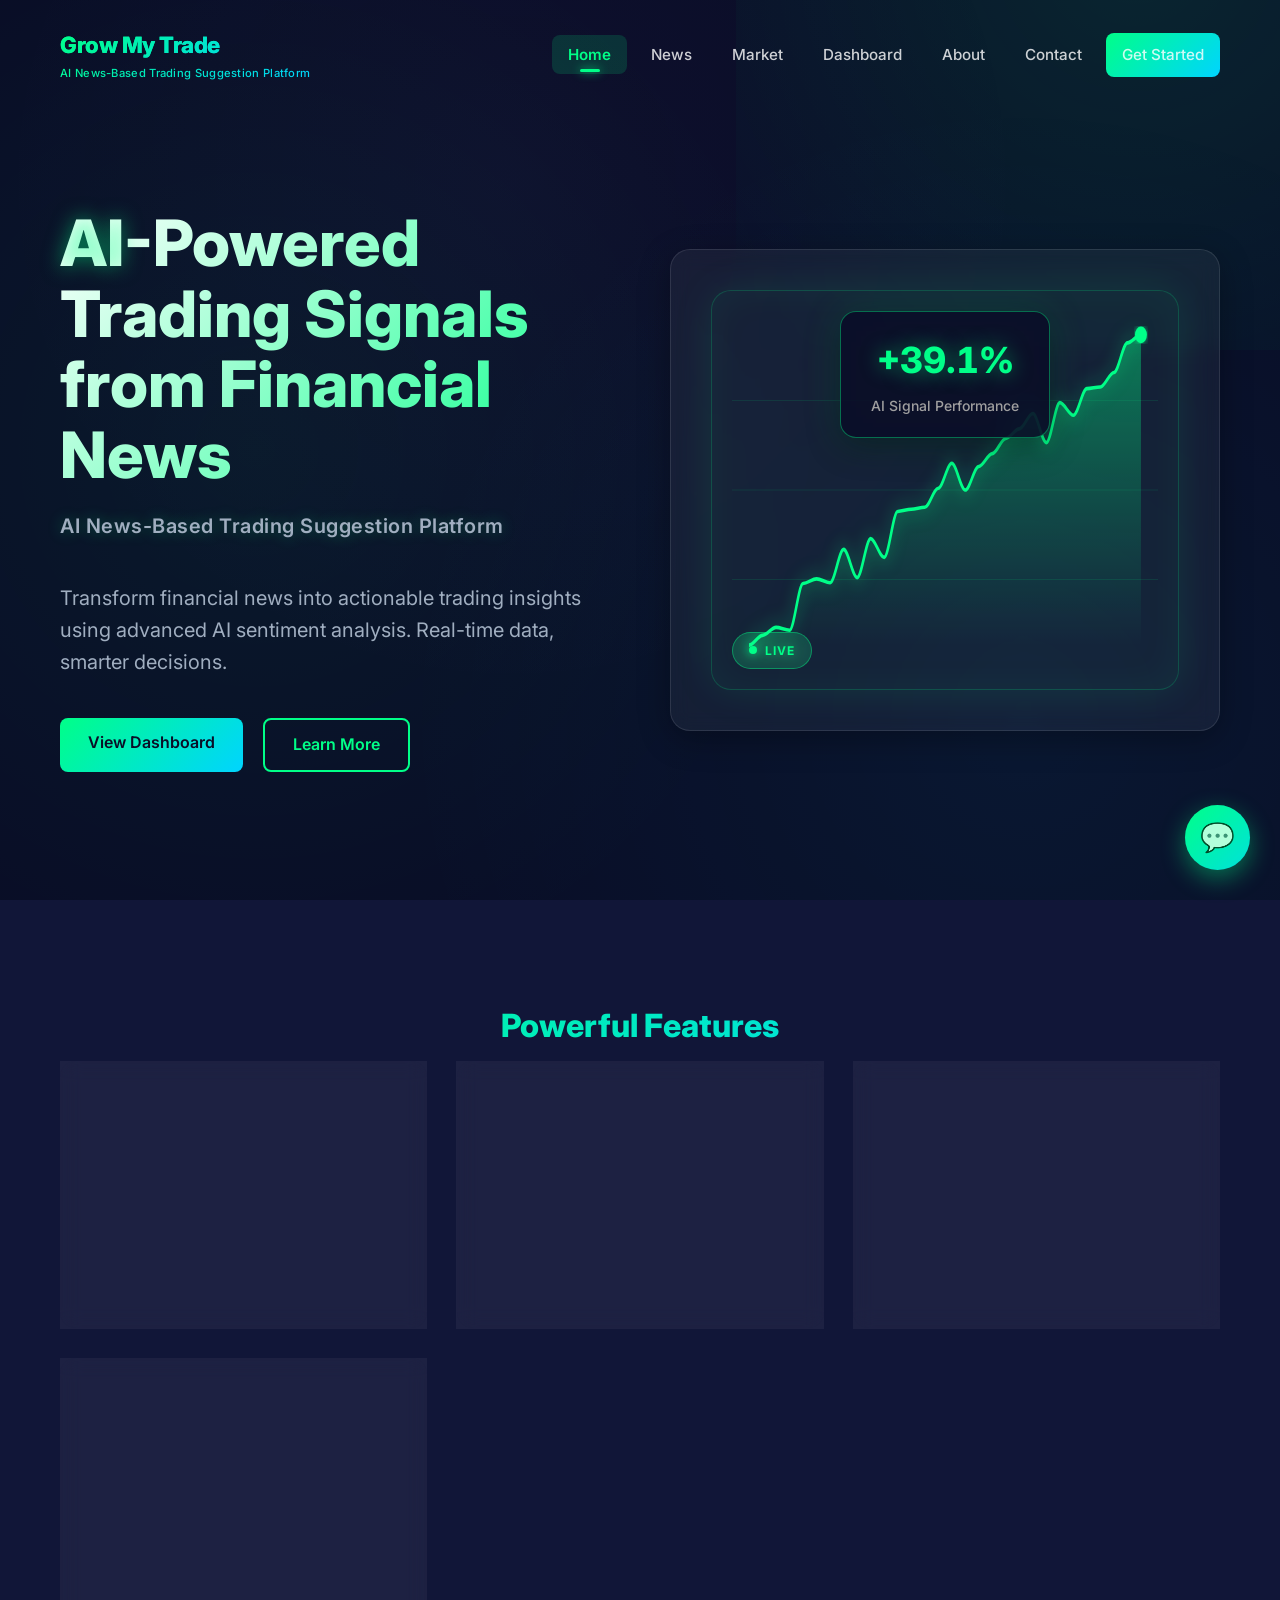
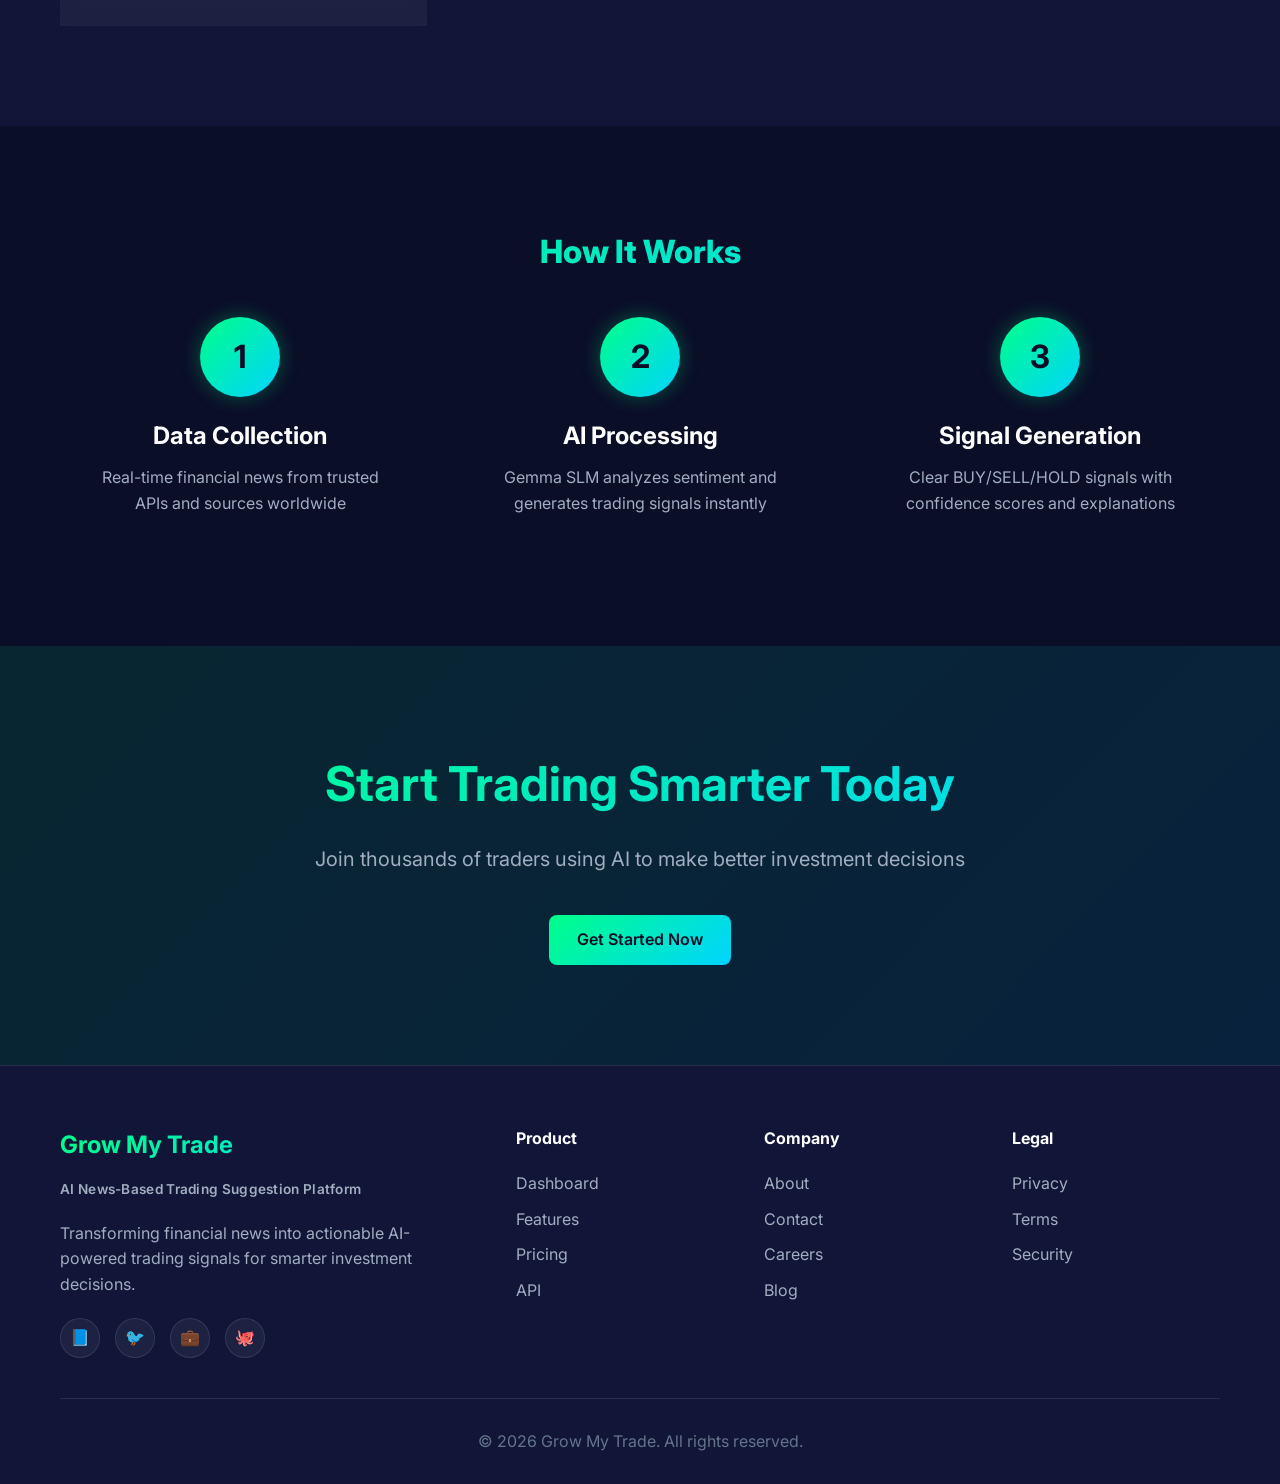
==== commit d6e10230: "feat: Add AI chatbot, premium UI upgrades, and comprehensive README - Add AI chatbot with demo mode " ====
--- a/frontend/index.html
+++ b/frontend/index.html
@@ -6,6 +6,7 @@
     <title>Grow My Trade | AI News-Based Trading Suggestion Platform</title>
     <link rel="stylesheet" href="style.css">
     <link rel="stylesheet" href="premium-ui.css">
+    <link rel="stylesheet" href="chatbot.css">
 </head>
 <body>
     <!-- Navbar -->
@@ -407,5 +408,8 @@
             console.log('✅ Live trading chart initialized - Infinite animation');
         });
     </script>
+    
+    <!-- AI Chatbot -->
+    <script src="chatbot.js"></script>
 </body>
 </html>
--- a/frontend/chatbot.css
+++ b/frontend/chatbot.css
@@ -0,0 +1,455 @@
+/* ============================================
+   AI CHATBOT WIDGET STYLES
+   ============================================ */
+
+/* Chatbot Widget Container */
+.chatbot-widget {
+    position: fixed;
+    bottom: 30px;
+    right: 30px;
+    z-index: 9999;
+    font-family: 'Inter', -apple-system, BlinkMacSystemFont, 'Segoe UI', sans-serif;
+}
+
+/* Chat Toggle Button */
+.chat-toggle-btn {
+    width: 65px;
+    height: 65px;
+    border-radius: 50%;
+    background: linear-gradient(135deg, #00ff88, #00d4ff);
+    border: none;
+    cursor: pointer;
+    display: flex;
+    align-items: center;
+    justify-content: center;
+    font-size: 28px;
+    box-shadow: 0 8px 25px rgba(0, 255, 136, 0.4), 0 0 0 0 rgba(0, 255, 136, 0.7);
+    transition: all 0.3s cubic-bezier(0.4, 0, 0.2, 1);
+    position: relative;
+    animation: chatPulse 2s ease-in-out infinite;
+}
+
+@keyframes chatPulse {
+    0%, 100% {
+        box-shadow: 0 8px 25px rgba(0, 255, 136, 0.4), 0 0 0 0 rgba(0, 255, 136, 0.7);
+    }
+    50% {
+        box-shadow: 0 8px 25px rgba(0, 255, 136, 0.4), 0 0 0 15px rgba(0, 255, 136, 0);
+    }
+}
+
+.chat-toggle-btn:hover {
+    transform: scale(1.1) rotate(10deg);
+    box-shadow: 0 12px 35px rgba(0, 255, 136, 0.6);
+}
+
+.chat-toggle-btn:active {
+    transform: scale(0.95);
+}
+
+.chat-pulse {
+    position: absolute;
+    width: 100%;
+    height: 100%;
+    border-radius: 50%;
+    background: rgba(0, 255, 136, 0.3);
+    animation: pulseWave 2s ease-out infinite;
+}
+
+@keyframes pulseWave {
+    0% {
+        transform: scale(1);
+        opacity: 1;
+    }
+    100% {
+        transform: scale(1.8);
+        opacity: 0;
+    }
+}
+
+/* Chat Window */
+.chat-window {
+    position: absolute;
+    bottom: 80px;
+    right: 0;
+    width: 380px;
+    height: 600px;
+    background: rgba(10, 14, 39, 0.95);
+    backdrop-filter: blur(20px);
+    border: 1px solid rgba(0, 255, 136, 0.3);
+    border-radius: 20px;
+    box-shadow: 0 15px 50px rgba(0, 0, 0, 0.5), 0 0 30px rgba(0, 255, 136, 0.2);
+    display: flex;
+    flex-direction: column;
+    opacity: 0;
+    visibility: hidden;
+    transform: translateY(20px) scale(0.95);
+    transition: all 0.3s cubic-bezier(0.4, 0, 0.2, 1);
+}
+
+.chat-window.open {
+    opacity: 1;
+    visibility: visible;
+    transform: translateY(0) scale(1);
+}
+
+/* Chat Header */
+.chat-header {
+    padding: 20px;
+    background: linear-gradient(135deg, rgba(0, 255, 136, 0.1), rgba(0, 212, 255, 0.05));
+    border-bottom: 1px solid rgba(0, 255, 136, 0.2);
+    border-radius: 20px 20px 0 0;
+    display: flex;
+    justify-content: space-between;
+    align-items: center;
+}
+
+.chat-header-info {
+    display: flex;
+    align-items: center;
+    gap: 12px;
+}
+
+.chat-avatar {
+    width: 45px;
+    height: 45px;
+    background: linear-gradient(135deg, #00ff88, #00d4ff);
+    border-radius: 50%;
+    display: flex;
+    align-items: center;
+    justify-content: center;
+    font-size: 24px;
+    box-shadow: 0 4px 15px rgba(0, 255, 136, 0.3);
+}
+
+.chat-title {
+    margin: 0;
+    font-size: 1.1rem;
+    font-weight: 700;
+    color: #fff;
+}
+
+.chat-status {
+    margin: 4px 0 0;
+    font-size: 0.85rem;
+    color: #00ff88;
+    display: flex;
+    align-items: center;
+    gap: 6px;
+}
+
+.status-dot {
+    width: 8px;
+    height: 8px;
+    background: #00ff88;
+    border-radius: 50%;
+    animation: statusPulse 2s ease-in-out infinite;
+    box-shadow: 0 0 10px rgba(0, 255, 136, 0.8);
+}
+
+@keyframes statusPulse {
+    0%, 100% { opacity: 1; }
+    50% { opacity: 0.5; }
+}
+
+.chat-close-btn {
+    background: rgba(255, 255, 255, 0.1);
+    border: 1px solid rgba(255, 255, 255, 0.2);
+    color: #fff;
+    width: 35px;
+    height: 35px;
+    border-radius: 50%;
+    cursor: pointer;
+    font-size: 18px;
+    display: flex;
+    align-items: center;
+    justify-content: center;
+    transition: all 0.2s ease;
+}
+
+.chat-close-btn:hover {
+    background: rgba(255, 71, 87, 0.2);
+    border-color: rgba(255, 71, 87, 0.5);
+    transform: rotate(90deg);
+}
+
+/* Chat Messages */
+.chat-messages {
+    flex: 1;
+    overflow-y: auto;
+    padding: 20px;
+    display: flex;
+    flex-direction: column;
+    gap: 15px;
+}
+
+.chat-messages::-webkit-scrollbar {
+    width: 6px;
+}
+
+.chat-messages::-webkit-scrollbar-track {
+    background: rgba(255, 255, 255, 0.02);
+}
+
+.chat-messages::-webkit-scrollbar-thumb {
+    background: rgba(0, 255, 136, 0.3);
+    border-radius: 3px;
+}
+
+/* Message Bubbles */
+.message {
+    display: flex;
+    gap: 10px;
+    animation: messageSlide 0.3s ease-out;
+}
+
+@keyframes messageSlide {
+    from {
+        opacity: 0;
+        transform: translateY(10px);
+    }
+    to {
+        opacity: 1;
+        transform: translateY(0);
+    }
+}
+
+.user-message {
+    flex-direction: row-reverse;
+}
+
+.message-avatar {
+    width: 35px;
+    height: 35px;
+    border-radius: 50%;
+    background: rgba(255, 255, 255, 0.1);
+    display: flex;
+    align-items: center;
+    justify-content: center;
+    font-size: 18px;
+    flex-shrink: 0;
+}
+
+.message-content {
+    display: flex;
+    flex-direction: column;
+    gap: 5px;
+    max-width: 75%;
+}
+
+.message-bubble {
+    padding: 12px 16px;
+    border-radius: 15px;
+    font-size: 0.95rem;
+    line-height: 1.5;
+    color: #e8e8e8;
+    background: rgba(255, 255, 255, 0.08);
+    border: 1px solid rgba(255, 255, 255, 0.1);
+}
+
+.user-bubble {
+    background: linear-gradient(135deg, rgba(0, 255, 136, 0.2), rgba(0, 212, 255, 0.1));
+    border: 1px solid rgba(0, 255, 136, 0.3);
+    color: #fff;
+}
+
+.message-time {
+    font-size: 0.75rem;
+    color: rgba(255, 255, 255, 0.5);
+    padding: 0 5px;
+}
+
+/* Feature List in Messages */
+.chat-feature-list {
+    margin: 10px 0;
+    padding-left: 20px;
+    list-style: none;
+}
+
+.chat-feature-list li {
+    margin: 6px 0;
+    font-size: 0.9rem;
+}
+
+/* Typing Indicator */
+.typing-indicator {
+    padding: 0 20px 10px;
+}
+
+.typing-bubble {
+    display: flex;
+    gap: 6px;
+    align-items: center;
+    padding: 15px 20px;
+}
+
+.typing-dot {
+    width: 8px;
+    height: 8px;
+    background: #00ff88;
+    border-radius: 50%;
+    animation: typingBounce 1.4s ease-in-out infinite;
+}
+
+.typing-dot:nth-child(2) {
+    animation-delay: 0.2s;
+}
+
+.typing-dot:nth-child(3) {
+    animation-delay: 0.4s;
+}
+
+@keyframes typingBounce {
+    0%, 60%, 100% {
+        transform: translateY(0);
+        opacity: 0.5;
+    }
+    30% {
+        transform: translateY(-8px);
+        opacity: 1;
+    }
+}
+
+/* Chat Input */
+.chat-input-container {
+    padding: 15px 20px;
+    border-top: 1px solid rgba(255, 255, 255, 0.1);
+    display: flex;
+    gap: 10px;
+    background: rgba(0, 0, 0, 0.2);
+}
+
+.chat-input {
+    flex: 1;
+    padding: 12px 16px;
+    border: 1px solid rgba(255, 255, 255, 0.15);
+    border-radius: 25px;
+    background: rgba(255, 255, 255, 0.05);
+    color: #fff;
+    font-size: 0.95rem;
+    outline: none;
+    transition: all 0.2s ease;
+}
+
+.chat-input:focus {
+    border-color: #00ff88;
+    box-shadow: 0 0 0 3px rgba(0, 255, 136, 0.15);
+    background: rgba(255, 255, 255, 0.08);
+}
+
+.chat-input::placeholder {
+    color: rgba(255, 255, 255, 0.4);
+}
+
+.chat-send-btn {
+    width: 45px;
+    height: 45px;
+    border: none;
+    border-radius: 50%;
+    background: linear-gradient(135deg, #00ff88, #00d4ff);
+    color: #0a0e27;
+    font-size: 20px;
+    cursor: pointer;
+    display: flex;
+    align-items: center;
+    justify-content: center;
+    transition: all 0.2s ease;
+    flex-shrink: 0;
+}
+
+.chat-send-btn:hover {
+    transform: scale(1.1);
+    box-shadow: 0 4px 15px rgba(0, 255, 136, 0.4);
+}
+
+.chat-send-btn:active {
+    transform: scale(0.95);
+}
+
+/* Quick Actions */
+.chat-quick-actions {
+    padding: 10px 20px 15px;
+    display: flex;
+    gap: 8px;
+    flex-wrap: wrap;
+    background: rgba(0, 0, 0, 0.2);
+    border-top: 1px solid rgba(255, 255, 255, 0.05);
+}
+
+.quick-action-btn {
+    padding: 8px 14px;
+    border: 1px solid rgba(0, 255, 136, 0.3);
+    border-radius: 20px;
+    background: rgba(0, 255, 136, 0.08);
+    color: #00ff88;
+    font-size: 0.8rem;
+    font-weight: 600;
+    cursor: pointer;
+    transition: all 0.2s ease;
+    white-space: nowrap;
+}
+
+.quick-action-btn:hover {
+    background: rgba(0, 255, 136, 0.15);
+    border-color: rgba(0, 255, 136, 0.5);
+    transform: translateY(-2px);
+    box-shadow: 0 4px 12px rgba(0, 255, 136, 0.2);
+}
+
+/* Responsive Design */
+@media (max-width: 768px) {
+    .chatbot-widget {
+        bottom: 20px;
+        right: 20px;
+    }
+    
+    .chat-toggle-btn {
+        width: 55px;
+        height: 55px;
+        font-size: 24px;
+    }
+    
+    .chat-window {
+        width: calc(100vw - 40px);
+        height: calc(100vh - 120px);
+        bottom: 70px;
+        right: 0;
+        border-radius: 15px;
+    }
+    
+    .chat-header {
+        border-radius: 15px 15px 0 0;
+    }
+}
+
+@media (max-width: 480px) {
+    .chatbot-widget {
+        bottom: 15px;
+        right: 15px;
+    }
+    
+    .chat-toggle-btn {
+        width: 50px;
+        height: 50px;
+        font-size: 22px;
+    }
+    
+    .chat-window {
+        width: calc(100vw - 30px);
+        height: calc(100vh - 100px);
+        bottom: 65px;
+    }
+    
+    .message-content {
+        max-width: 85%;
+    }
+    
+    .chat-quick-actions {
+        gap: 6px;
+    }
+    
+    .quick-action-btn {
+        font-size: 0.75rem;
+        padding: 6px 12px;
+    }
+}
